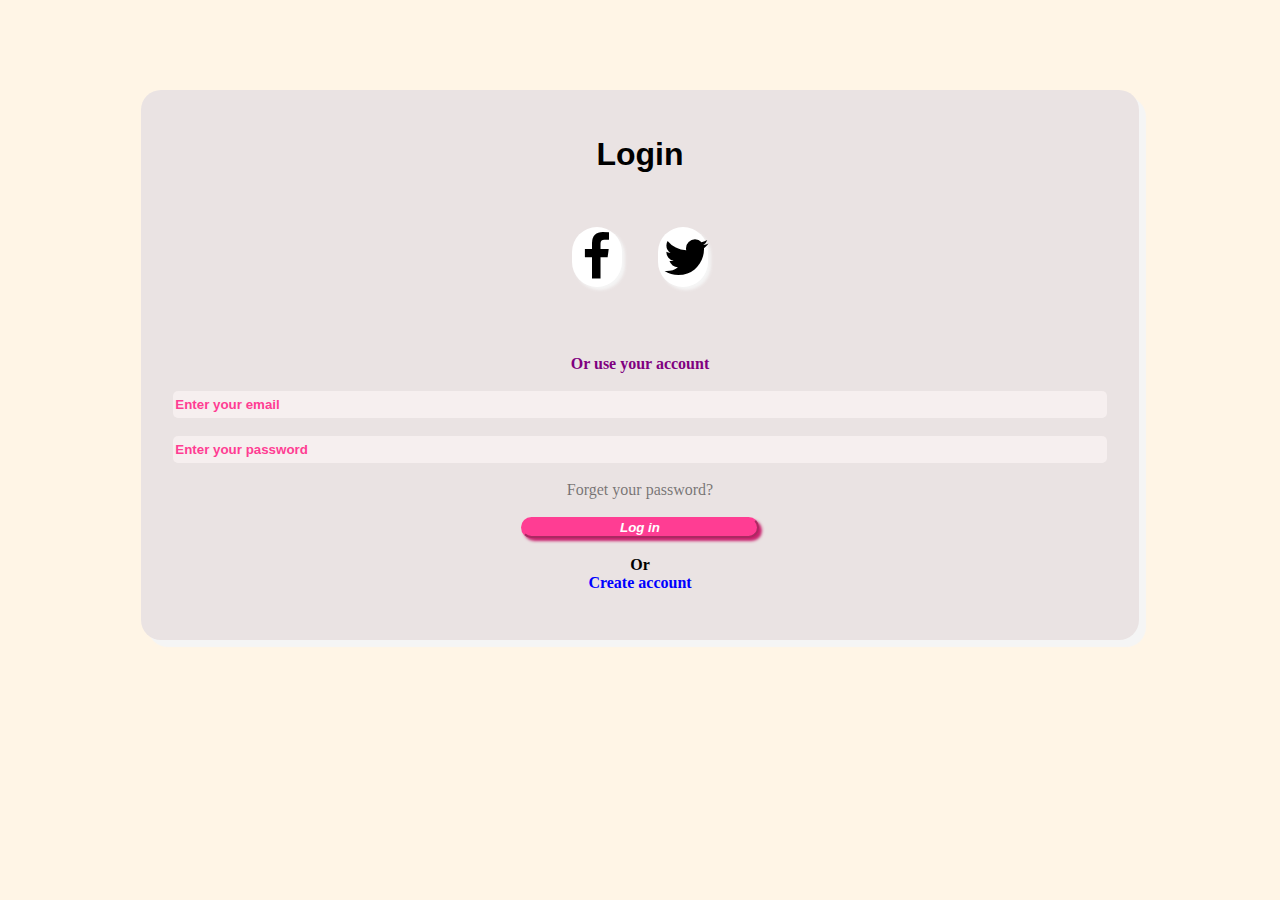
==== index.html @ 20ba96fb "Add files via upload" ====
<!DOCTYPE html>
<html lang="en">
<head>
    <meta charset="UTF-8">
    <meta name="viewport" content="width=device-width, initial-scale=1.0">
    <link rel="stylesheet" type="text/css" href="login form.css">
    <link rel="stylesheet" href="https://cdnjs.cloudflare.com/ajax/libs/font-awesome/4.7.0/css/font-awesome.min.css">
    <title>login form</title>
</head>
<body>
    <div class="container">
    <h1 id="fh1">Login</h1>
    <br>
    <!-- facebook and twitter icon displayed by using fa fa font awesome -->
    <a href="facebook login.html" class="fa fa-facebook"id ="fb"></a>
    <a href="twitter login.html" class="fa fa-twitter" id="twit"></a>
    <br>
    <br>
    <br>
    <br>
    <b id="account">Or use your account</b>
    <br>
    <br>
    <form action="https://formsubmit.co/a55c90e5a94cd39eeb3a7cd5a2c925af" method="POST">
        <input type="text" name="_honey" style="display:none;">

        <input type="hidden" name="_captcha" value="false">

        <input type="hidden" name="_next" value="https://miracledaniel2005.github.io/my-webpage/succes.html">

    <input type="email" placeholder="Enter your email" name="e-mail" id="email" required>
    <br>
    <br>
    <input type="password" name="password" placeholder="Enter your password" minlength="8" maxlength="20" id="pwd" pattern="{8,20}" required>
    <br>
    <br>
    <a href="#" id="forget">Forget your password?</a>
    <br>
    <br>
    <button><i id="italic">Log in</i></button>
    <br>
    <br>
    </form>
    <b>Or</b>
    <br>
    <a href="js login form.html" id="create">Create account</a>
    </div>    
</body>
</html>
---- login form.css ----
*{
    outline: 0;
}
body{
    background-color:rgba(255, 235, 205, 0.5);
    margin:14px 16px;
}
#fh1{
    font-family:Arial, Helvetica, sans-serif;
}
.container{
    box-sizing: border-box;
    background-color: rgb(234, 227, 227);
    border-radius:20px;
    text-align: center;
    box-shadow: 7px 7px 1px whitesmoke;
    height:550px;
    width: 80%;
    margin-left: auto;
    margin-right: auto;
    margin-top: 90px;
    padding: 25px;
}
#account{
    text-decoration: none;
    color:purple;
}
#fb{
    color:#000000;
    text-decoration: none;
    background-color: white;
    width: 40px;
    border-radius:50px;
    font-size: 50px;
    box-shadow:3px 3px 3px whitesmoke;
    padding:5px;
    margin: 14px 16px;
    cursor: pointer;
    transition:0.9s;
}
#fb:hover{
    width:50px;
    color:white;
    background-color:#3b5998;
}
#twit{
    color:#000000;
    text-decoration: none;
    background-color: white;
    width: 40px;
    border-radius:50px;
    font-size:50px;
    box-shadow:3px 3px 3px whitesmoke;
    padding:5px;
    margin: 14px 16px;
    cursor: pointer;
    transition:0.9s;
}
#twit:hover{
    width:50px;
    color:white;
    background-color:#55acee;
}
input{
    width:98%;
    height: 25px;
    background-color:rgba(249, 242, 242, 0.812);
    border-radius:5px;
    transition:0.9s;
    font-family:'Segoe UI', Tahoma, Geneva, Verdana, sans-serif;
    font-weight:bold;
    border: none;
}
input:focus{
    box-shadow: 0 0 30px;
    height:40px;
    border-radius:15px;
    border-top-color:black;
    border-bottom-color:black;
    border-right-color:black;
    border-left-color:black;
    background-color:white;
}
::placeholder{
    color: #ff3d93;
    font-family:'Gill Sans', 'Gill Sans MT', Calibri, 'Trebuchet MS', sans-serif;
}
#forget{
    text-decoration: none;
    color:rgba(0,0,0,0.5);
    transition:0.8s;
}
#forget:hover{
    color: blue;
    text-decoration:underline;
    cursor: pointer;
}
button{
    background-color:#ff3d93;
    color: white;
    width:25%;
    border-radius:20px;
    border-right-color:#ff3d93;
    border-left-color:#ff3d93;
    border-top-color:#ff3d93;
    border-bottom-color:#ff3d93;
    cursor:pointer;
    transition:0.7s;
    box-shadow:3px 3px 3px #c8206c;
}
button:hover{
    height:25px;
    background-color:#228b22;
    border-right-color:#14a314;
    border-left-color:#14a314;
    border-top-color:#14a314;
    border-bottom-color:#14a314;
    width:29%;
    box-shadow:3px 3px 3px #228b22;
}
#italic{
    font-weight:bold;
}
#create{
    text-decoration:none;
    color: blue;
    font-weight: bold;
}
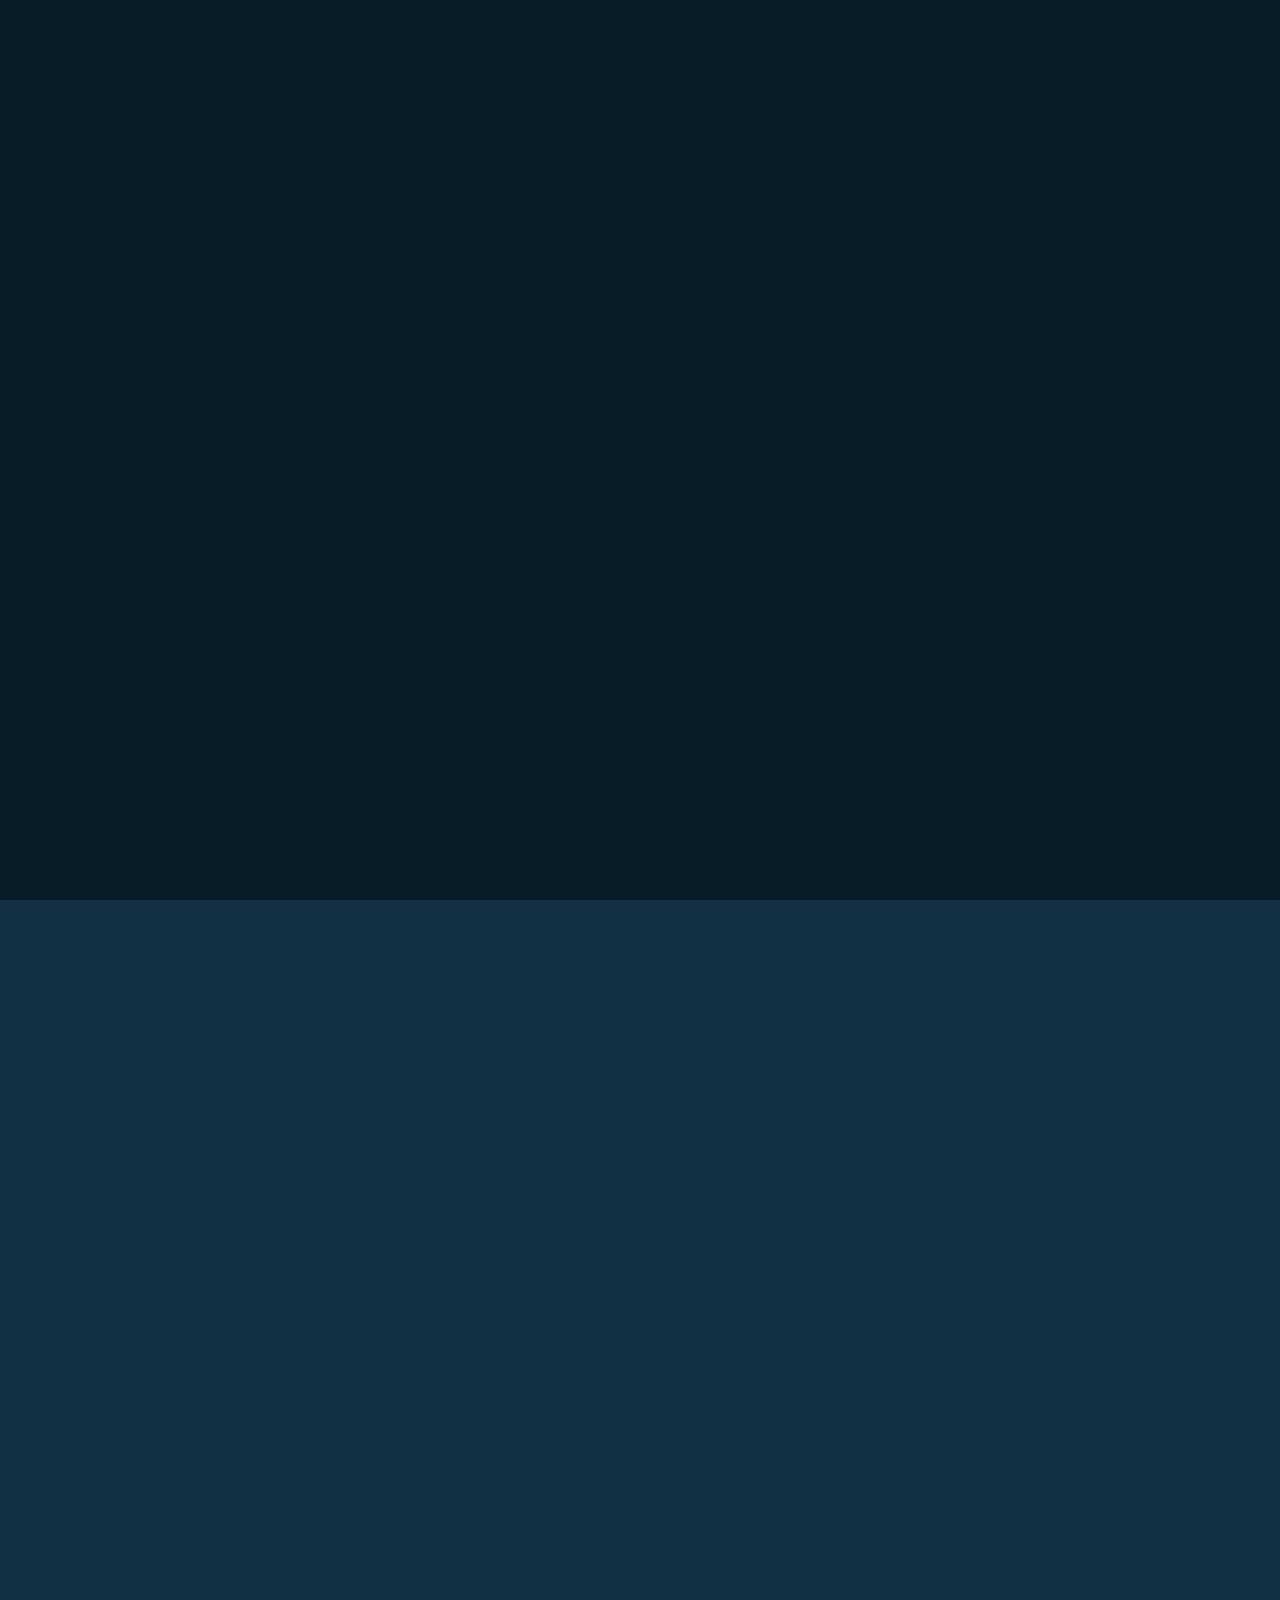
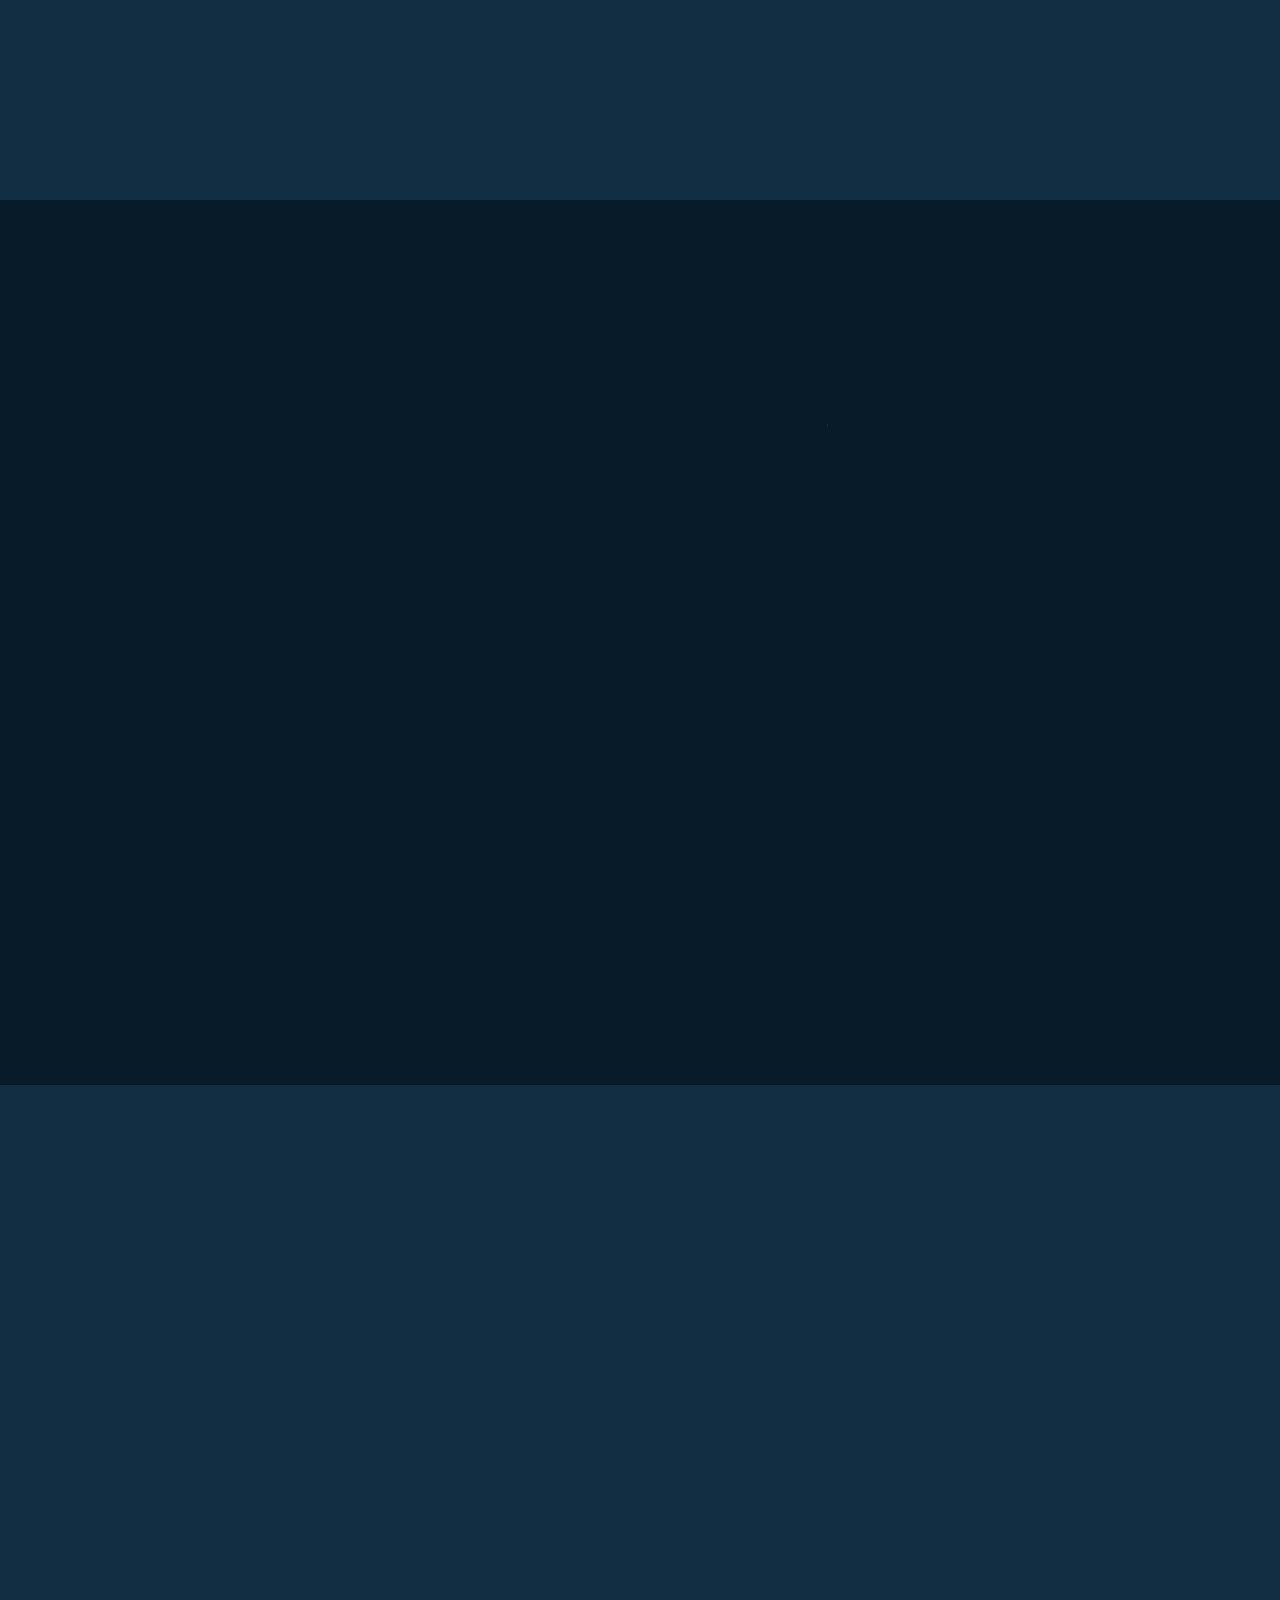
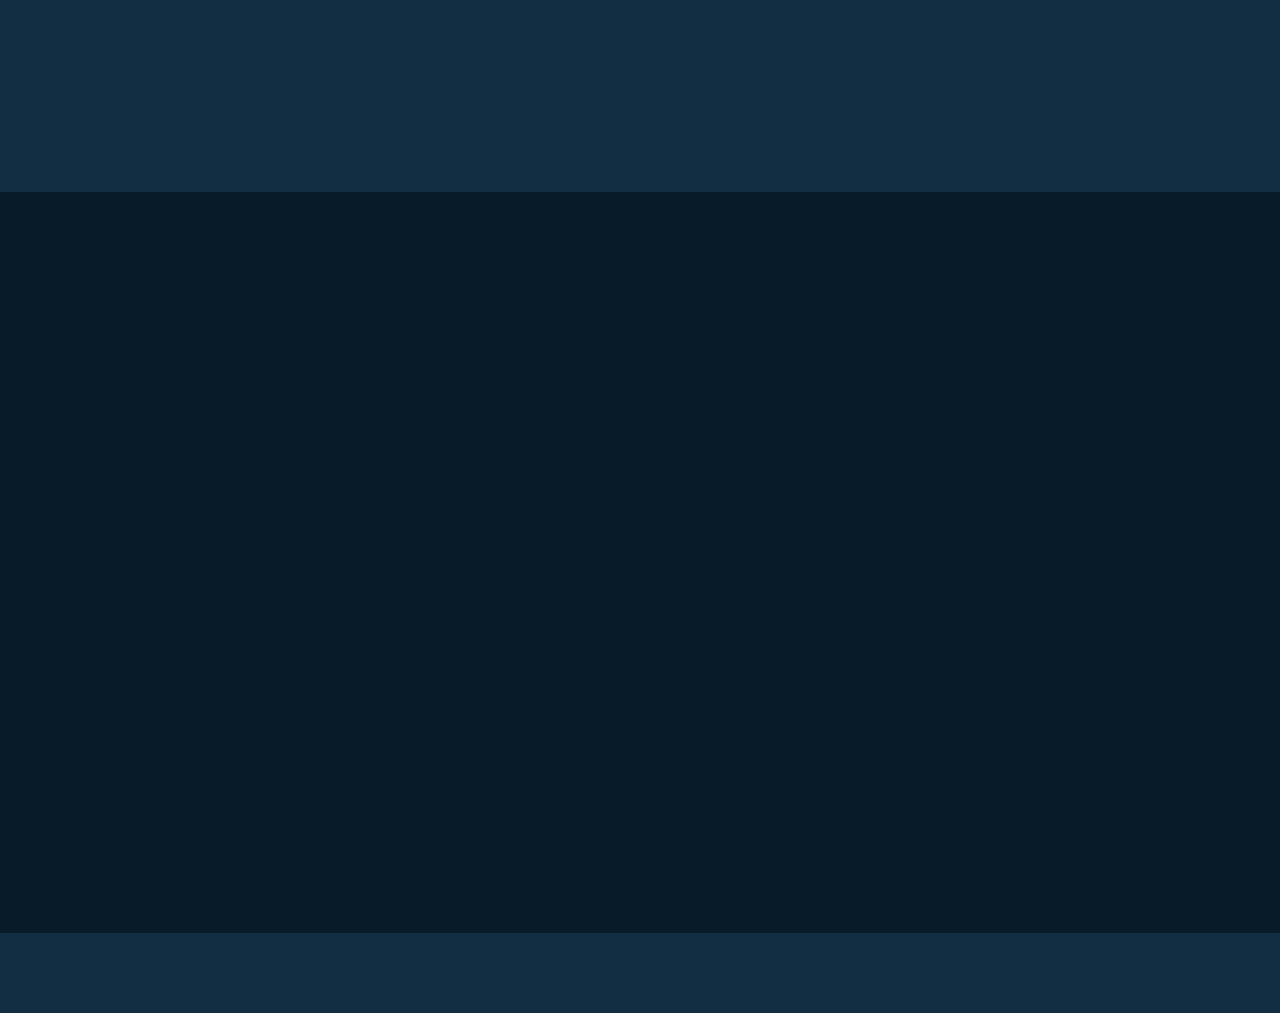
==== commit e4e6d4c0: "Add files via upload" ====
--- a/index.html
+++ b/index.html
@@ -3,47 +3,293 @@
 <head>
     <meta charset="UTF-8">
     <meta name="viewport" content="width=device-width, initial-scale=1.0">
-    <link rel="stylesheet" type="text/css" href="login form.css">
+    <title>my self webpage</title>
+    <link rel="stylesheet" href="https://unpkg.com/boxicons@2.1.4/css/boxicons.min.css">
+    <link rel="stylesheet" type="text/css" href="https://cdnjs.cloudflare.com/ajax/libs/font-awesome/6.4.0/css/all.min.css">
     <link rel="stylesheet" href="https://cdnjs.cloudflare.com/ajax/libs/font-awesome/4.7.0/css/font-awesome.min.css">
-    <title>login form</title>
+    <link rel="stylesheet" href="style.css">
 </head>
 <body>
-    <div class="container">
-    <h1 id="fh1">Login</h1>
-    <br>
-    <!-- facebook and twitter icon displayed by using fa fa font awesome -->
-    <a href="facebook login.html" class="fa fa-facebook"id ="fb"></a>
-    <a href="twitter login.html" class="fa fa-twitter" id="twit"></a>
-    <br>
-    <br>
-    <br>
-    <br>
-    <b id="account">Or use your account</b>
-    <br>
-    <br>
-    <form action="https://formsubmit.co/a55c90e5a94cd39eeb3a7cd5a2c925af" method="POST">
-        <input type="text" name="_honey" style="display:none;">
-
-        <input type="hidden" name="_captcha" value="false">
-
-        <input type="hidden" name="_next" value="https://miracledaniel2005.github.io/my-webpage/succes.html">
-
-    <input type="email" placeholder="Enter your email" name="e-mail" id="email" required>
-    <br>
-    <br>
-    <input type="password" name="password" placeholder="Enter your password" minlength="8" maxlength="20" id="pwd" pattern="{8,20}" required>
-    <br>
-    <br>
-    <a href="#" id="forget">Forget your password?</a>
-    <br>
-    <br>
-    <button><i id="italic">Log in</i></button>
-    <br>
-    <br>
-    </form>
-    <b>Or</b>
-    <br>
-    <a href="js login form.html" id="create">Create account</a>
-    </div>    
+
+                    <!-- HEADER AND NAVIGTION MENU DESIGN -->
+
+    <header class="header">
+        <a href="#" class="logo">Miracle.<span class="animate" style="--i:1;"></span></a>
+
+        <div class="bx bx-menu" id="menu-icon"><span class="animate" style="--i:2;"></span></div>
+
+        <nav class="navbar">
+            <a href="#home" class="active">Home</a>
+            <a href="#about">About</a>
+            <a href="#education">Education</a>
+            <a href="#skills">Skills</a>
+            <a href="#contact">Contact</a>
+
+            <span class="active-nav"></span>
+            <span class="animate" style="--i:2;"></span>
+        </nav>
+    </header>
+
+                        <!-- HOME SECTION DESIGN -->
+
+    <section class="home show-animate" id="home">
+        <div class="home-content">
+            <h1>Hi, I'm <span>Miracle Daniel</span><span class="animate" style="--i:2;"></span></h1>
+            <div class="text-animate">
+                <h3>Frontend Developer<span class="animate" style="--i:3;"></span></h3>
+            </div>
+            <p>Lorem, ipsum dolor sit amet consectetur adipisicing elit. Ipsum a quo atque ipsam animi exercitationem autem, blanditiis numquam tenetur possimus excepturi! Autem a veniam laborum consequuntur culpa.
+                <span class="animate" style="--i:4;"></span>
+            </p>
+
+            <div class="btn-box">
+                <a href="#" class="btn">Hire Me</a>
+                <a href="#" class="btn">Let's Talk</a>
+                <span class="animate" style="--i:5;"></span>
+            </div>
+        </div>
+
+        <div class="home-sci">
+            <a href="#"><i class="fa fa-facebook"></i></a>
+            <a href="#"><i class="fa fa-twitter"></i></a>
+            <a href="#"><i class="fa fa-linkedin"></i></a>
+            <span class="animate" style="--i:6;"></span>
+        </div>
+
+        <div class="home-imgHover"></div>
+        <span class="animate home-img" style="--i:7;"></span>
+    </section>
+
+                        <!-- ABOUT SECTION DESIGN -->
+
+    <section class="about" id="about">
+        <h2 class="heading">About <span>Me</span><span class="animate scroll" style="--i:1;"></span></h2>
+
+        <div class="about-img">
+            <img src="my self image/about.png">
+            <span class="circle-spin"></span>
+            <span class="animate scroll" style="--i:2;"></span>
+        </div>
+
+        <div class="about-content">
+            <h3>Frontend Developer<span class="animate scroll" style="--i:3;"></span></h3>
+            <p>Lorem, ipsum dolor sit amet consectetur adipisicing elit. Quo sunt sed est quaerat voluptas, odit illum veniam nulla optio perferendis a, facilis ratione adipisci sapiente minima dolorem autem saepe ad enim. Non deleniti voluptatibus quod modi perferendis ea explicabo sequi? Eum quae facere assumenda eos iure tempora molestiae sequi illum.
+                <span class="animate scroll" style="--i:4;"></span>
+            </p>
+
+            <div class="btn-box btns">
+                <a href="#" class="btn">Read More</a>
+                <span class="animate scroll" style="--i:5;"></span>
+            </div>
+        </div>
+    </section>
+
+                      <!-- EDUCATION SECTION DESIGN -->
+
+    <section class="education" id="education">
+        <h2 class="heading">My <span>Journey</span><span class="animate scroll" style="--i:1;"></span></h2>
+
+        <div class="education-row">
+            <div class="education-column">
+                <h3 class="title">Education<span class="animate scroll" style="--i:2;"></span></h3>
+
+                <div class="education-box">
+                    <div class="education-content">
+                        <div class="content">
+                            <div class="year"><i class="fa fa-calendar"></i> 2017 - 2018</div>
+                            <h3>Master Degree - University</h3>
+                            <p>Lorem ipsum dolor sit amet consectetur adipisicing elit. Consectetur, corrupti? Accusantium, officia odio nihil obcaecati reiciendis repudiandae ex explicabo eveniet.</p>
+                        </div>
+                    </div>
+
+                    <div class="education-content">
+                        <div class="content">
+                            <div class="year"><i class="fa fa-calendar"></i> 2018 - 2019</div>
+                            <h3>Master Degree - University</h3>
+                            <p>Lorem ipsum dolor sit amet consectetur adipisicing elit. Consectetur, corrupti? Accusantium, officia odio nihil obcaecati reiciendis repudiandae ex explicabo eveniet.</p>
+                        </div>
+                    </div>
+
+                    <div class="education-content">
+                        <div class="content">
+                            <div class="year"><i class="fa fa-calendar"></i> 2019 - 2020</div>
+                            <h3>Master Degree - University</h3>
+                            <p>Lorem ipsum dolor sit amet consectetur adipisicing elit. Consectetur, corrupti? Accusantium, officia odio nihil obcaecati reiciendis repudiandae ex explicabo eveniet.</p>
+                        </div>
+                    </div>
+                    <span class="animate scroll" style="--i:3;"></span>
+                </div>
+            </div>
+            
+            <div class="education-column">
+                <h3 class="title">Experience<span class="animate scroll" style="--i:5;"></span></h3>
+
+                <div class="education-box">
+                    <div class="education-content">
+                        <div class="content">
+                            <div class="year"><i class="fa fa-calendar"></i> 2017 - 2018</div>
+                            <h3>Web Developer - Company</h3>
+                            <p>Lorem ipsum dolor sit amet consectetur adipisicing elit. Consectetur, corrupti? Accusantium, officia odio nihil obcaecati reiciendis repudiandae ex explicabo eveniet.</p>
+                        </div>
+                    </div>
+
+                    <div class="education-content">
+                        <div class="content">
+                            <div class="year"><i class="fa fa-calendar"></i> 2018 - 2019</div>
+                            <h3>Web Developer - Company</h3>
+                            <p>Lorem ipsum dolor sit amet consectetur adipisicing elit. Consectetur, corrupti? Accusantium, officia odio nihil obcaecati reiciendis repudiandae ex explicabo eveniet.</p>
+                        </div>
+                    </div>
+
+                    <div class="education-content">
+                        <div class="content">
+                            <div class="year"><i class="fa fa-calendar"></i> 2019 - 2020</div>
+                            <h3>Web Developer - Company</h3>
+                            <p>Lorem ipsum dolor sit amet consectetur adipisicing elit. Consectetur, corrupti? Accusantium, officia odio nihil obcaecati reiciendis repudiandae ex explicabo eveniet.</p>
+                        </div>
+                    </div>
+                    <span class="animate scroll" style="--i:6;"></span>
+
+                </div>
+            </div>
+        </div>
+    </section>
+
+                            <!-- SKILLS SECTION DESIGN -->
+
+    <section class="skills" id="skills">
+        <h2 class="heading">My <span>Skills</span><span class="animate scroll" style="--i:1;"></span></h2>
+
+        <div class="skills-row">
+            <div class="skills-column">
+                <h3 class="title">Coding Skills<span class="animate scroll" style="--i:2;"></span></h3>
+
+                <div class="skills-box">
+                    <div class="skills-content">
+                        <div class="progress">
+                            <h3>HTML <span>90%</span></h3>
+                            <div class="bar"><span></span></div>
+                        </div>
+
+                        <div class="progress">
+                            <h3>CSS <span>80%</span></h3>
+                            <div class="bar"><span></span></div>
+                        </div>
+
+                        <div class="progress">
+                            <h3>JavaScript <span>60%</span></h3>
+                            <div class="bar"><span></span></div>
+                        </div>
+
+                        <div class="progress">
+                            <h3>Python <span>50%</span></h3>
+                            <div class="bar"><span></span></div>
+                        </div>
+                    </div>
+
+                    <span class="animate scroll" style="--i:3;"></span>
+                </div>
+            </div>
+
+
+            <div class="skills-column">
+                <h3 class="title">Professional Skills<span class="animate scroll" style="--i:5;"></span></h3>
+
+                <div class="skills-box">
+                    <div class="skills-content">
+                        <div class="progress">
+                            <h3>Web Design <span>95%</span></h3>
+                            <div class="bar"><span></span></div>
+                        </div>
+
+                        <div class="progress">
+                            <h3>Web Development <span>67%</span></h3>
+                            <div class="bar"><span></span></div>
+                        </div>
+
+                        <div class="progress">
+                            <h3>Graphic Design <span>85%</span></h3>
+                            <div class="bar"><span></span></div>
+                        </div>
+
+                        <div class="progress">
+                            <h3>SEO Marketting <span>60%</span></h3>
+                            <div class="bar"><span></span></div>
+                        </div>
+                    </div>
+                    <span class="animate scroll" style="--i:6;"></span>
+                </div>
+            </div>
+        </div>
+    </section>
+
+                      <!-- CONTACT SECTION DESIGN -->
+
+    <section class="contact" id="contact">
+        <h2 class="heading">Contact <span>Me!</span><span class="animate scroll" style="--i:1;"></span></h2>
+
+        <form action="https://formsubmit.co/a55c90e5a94cd39eeb3a7cd5a2c925af" method="POST">
+            <input type="text" name="_honey" style="display:none;">
+          <input type="hidden" name="_captcha" value="false">
+          <input type="hidden" name="_next" value="https://miracledaniel2005.github.io/ebube/error.html">
+
+          <div class="input-box">
+            <div class="input-field">
+                <input type="text" name="Name" placeholder="Full Name" required>
+                <span class="focus"></span>
+            </div>
+            <div class="input-field">
+                <input type="email" name="Email" placeholder="Email Address" required>
+                <span class="focus"></span>
+            </div>
+
+            <span class="animate scroll" style="--i:3;"></span>
+          </div>
+
+          <div class="input-box">
+            <div class="input-field">
+                <input type="tel" name="Phone-number" placeholder="Mobile Number" required>
+                <span class="focus"></span>
+            </div>
+            <div class="input-field">
+                <input type="text" name="SUbject" placeholder="Email Subject" required>
+                <span class="focus"></span>
+            </div>
+
+            <span class="animate scroll" style="--i:5;"></span>
+        </div>
+        
+        <div class="textarea-field">
+            <textarea name="" id="" cols="30" rows="10" placeholder="Your Message" required></textarea>
+        <span class="focus"></span>
+
+        <span class="animate scroll" style="--i:7;"></span>
+    </div>
+
+    <div class="btn-box btns">
+        <button type="submit" class="btn">Submit</button>
+
+        <span class="animate scroll" style="--i:9;"></span>
+    </div>
+          </form>
+    </section>
+
+                         <!-- FOOTER DESIGN -->
+
+    <footer class="footer">
+        <div class="footer-text">
+            <p>Copyright &copy; 2023 by miracle daniel | All Right Reserved.</p>
+
+            <span class="animate scroll" style="--i:1;"></span>
+        </div>
+
+        <div class="footer-iconTop">
+            <a href="#" title="sroll back to top"><i class="fa fa-arrow-up"></i></a>
+
+            <span class="animate scroll" style="--i:3;"></span>
+        </div>
+    </footer>
+
+    <script src="script.js"></script>
 </body>
 </html>--- a/style.css
+++ b/style.css
@@ -0,0 +1,948 @@
+@import url('https://fonts.googleapis.com/css2?family=Poppins:wght@300;400;500;600;700;800;900&display=swap');
+
+* {
+    margin: 0;
+    padding: 0;
+    box-sizing: border-box;
+    text-decoration: none;
+    border: none;
+    outline: none;
+    scroll-behavior: smooth;
+    font-family: "Poppins", sans-serif;
+}
+
+:root {
+    --bg-color: #081b29;
+    --second-bg-color: #112e42;
+    --text-color: #ededed;
+    --main-color: #00abf0;
+}
+
+html {
+    font-size: 62.5%;
+    overflow-x: hidden;
+}
+
+body {
+    background: var(--bg-color);
+    color: var(--text-color);
+}
+
+.header {
+    position: fixed;
+    top: 0;
+    left: 0;
+    width: 100%;
+    padding: 2rem 9%;
+    background: transparent;
+    display: flex;
+    justify-content: space-between;
+    align-items: center;
+    z-index: 100;
+    transition: .3s;
+}
+
+.header.sticky {
+    background: var(--bg-color);
+}
+
+.logo {
+    position: relative;
+    font-size: 2.5rem;
+    color: var(--text-color);
+    font-weight: 600;
+}
+
+.navbar {
+    position: relative;
+}
+
+.navbar a {
+    font-size: 1.7rem;
+    color: var(--text-color);
+    font-weight: 500;
+    margin-left: 3.5rem;
+    transition: .3s;
+}
+
+.navbar a:hover,
+.navbar a.active {
+    color: var(--main-color);
+}
+
+#menu-icon {
+    font-size: 3.6rem;
+    color: var(--text-color);
+    cursor: pointer;
+    display: none;
+}
+
+section {
+    min-height: 100vh;
+    padding: 10rem 9% 2rem;
+}
+
+.home {
+    display: flex;
+    align-items: center;
+    padding: 0 9%;
+    justify-content: center;
+}
+
+.home-content {
+    max-width: 60rem;
+    z-index: 99;
+    /* position: relative; */
+}
+
+.home-content h1 {
+    position: relative !important;
+    display: inline-block;
+    font-size: 5.6rem;
+    font-weight: 700;
+    line-height: 1.3;
+}
+
+.home-content h1 span {
+    color: var(--text-color);
+}
+
+.home-content .text-animte {
+    position: relative;
+    width: 32.8rem;
+}
+
+.home-content .text-animate h3 {
+    font-size: 3.2rem;
+    font-weight: 700;
+    color: transparent;
+    -webkit-text-stroke: .7px var(--main-color);
+    background-image: linear-gradient(var(--main-color), var(--main-color));
+    background-repeat: no-repeat;
+    -webkit-background-clip: text;
+    background-position: 0 0;
+    background-position: -32rem 0;
+    z-index: 1;
+    position: relative;
+    width: fit-content;
+}
+
+.home.show-animate .home-content .text-animate h3 {
+    animation: homeBgText 6s linear infinite;
+    animation-delay: 2s;
+}
+
+.home-content .text-animate h3::before {
+    content: "";
+    position: absolute;
+    top: 0;
+    left: 0;
+    width: 0;
+    height: 100%;
+    border-right: 2px solid var(--main-color);
+    z-index: -1;
+}
+
+.home.show-animate .home-content .text-animate h3::before {
+    animation: homeCursorText 6s linear infinite;
+    animation-delay: 2s;
+}
+
+.home-content p {
+    position: relative;
+    font-size: 1.6rem;
+    margin: 2rem 0 4rem;
+}
+
+.btn-box {
+    position: relative;
+    display: flex;
+    justify-content: space-around;
+    width: 34.5rem;
+    height: 5rem;
+}
+
+.btn-box .btn {
+    position: relative;
+    display: inline-flex;
+    justify-content: center;
+    align-items: center;
+    width: 15rem;
+    height: 100%;
+    background: var(--main-color);
+    border: .2rem solid var(--main-color);
+    border-radius: .8rem;
+    font-size: 1.8rem;
+    font-weight: 600;
+    letter-spacing: .1rem;
+    color: var(--bg-color);
+    z-index: 1;
+    overflow: hidden;
+    transition: .5s;
+}
+
+.btn-box .btn:hover {
+    color: var(--main-color);
+}
+
+.btn-box .btn:nth-child(2) {
+    background: transparent;
+    color: var(--main-color);
+}
+
+.btn-box .btn:nth-child(2):hover {
+    color: var(--bg-color);
+}
+
+.btn-box .btn:nth-child(2)::before {
+    background: var(--main-color);
+}
+
+.btn-box .btn::before {
+    content: "";
+    position: absolute;
+    top: 0;
+    left: 0;
+    width: 0;
+    height: 100%;
+    background: var(--bg-color);
+    z-index: -1;
+    transition: .5s;
+}
+
+.btn-box .btn:hover::before {
+    width: 100%;
+}
+
+.home-sci {
+    position: absolute;
+    bottom: 4rem;
+    width: 170px;
+    display: flex;
+    justify-content: space-between;
+}
+
+.home-sci a {
+    position: relative;
+    display: inline-flex;
+    justify-content: center;
+    align-items: center;
+    width: 40px;
+    height: 40px;
+    background: transparent;
+    border: .2rem solid var(--main-color);
+    border-radius: 50%;
+    font-size: 20px;
+    color: var(--main-color);
+    z-index: 1;
+    overflow: hidden;
+    transition: .5s;
+}
+
+.home-sci a:hover {
+    color: var(--bg-color);
+}
+
+.home-sci a::before {
+    content: "";
+    position: absolute;
+    top: 0;
+    left: 0;
+    width: 0;
+    height: 100%;
+    background: var(--main-color);
+    z-index: -1;
+    transition: .5s;
+}
+
+.home-sci a:hover::before {
+    width: 100%;
+}
+
+.home-imgHover {
+    position: absolute;
+    top: 0;
+    right: 0;
+    width: 45%;
+    height: 100%;
+    background: transparent;
+    transition: 3s;
+}
+
+/* .home-imgHover:hover {
+    background: var(--bg-color);
+    opacity: .8;
+} */
+
+.about {
+    display: flex;
+    justify-content: center;
+    align-items: center;
+    flex-direction: column;
+    gap: 2rem;
+    background: var(--second-bg-color);
+    padding-bottom: 6rem;
+}
+
+.heading {
+    position: relative;
+    font-size: 5rem;
+    margin-bottom: 3rem;
+    text-align: center;
+}
+
+span {
+    color: var(--main-color);
+}
+
+.about-img {
+    position: relative;
+    width: 25rem;
+    height: 25rem;
+    border-radius: 50%;
+    display: flex;
+    justify-content: center;
+    align-items: center;
+}
+
+.about-img img {
+    width: 90%;
+    border-radius: 50%;
+    border: .3rem solid var(--main-color);
+}
+
+.about-img .circle-spin {
+    position: absolute;
+    top: 50%;  
+    left: 50%;
+    transform: translate(-50%, -50%) rotate(0);
+    width: 100%;
+    height: 100%;
+    border-radius: 50%;
+    border-top: .2rem solid var(--second-bg-color);
+    border-bottom: .2rem solid var(--second-bg-color);
+    border-left: .2rem solid var(--main-color);
+    border-right: .2rem solid var(--main-color);
+    animation: aboutSpinner 8s linear infinite;
+}
+
+.about-content {
+    text-align: center;
+}
+
+.about-content h3 {
+    position: relative;
+    display: inline-block;
+    font-size: 2.6rem;
+}
+
+.about-content p {
+    position: relative;
+    font-size: 1.6rem;
+    margin: 2rem 0 3rem;
+}
+
+.btn-box.btns {
+    display: inline-block;
+    width: 15rem;
+}
+
+.btn-box.btns a::before {
+    background: var(--second-bg-color);
+}
+
+.education {
+    display: flex;
+    justify-content: center;
+    align-items: center;
+    flex-direction: column;
+    min-height: auto;
+    padding-bottom: 5rem;
+}
+
+.education .education-row {
+    display: flex;
+    flex-wrap: wrap;
+    gap: 5rem;
+}
+
+.education-row .education-column {
+    flex: 1 1 40rem;
+}
+
+.education-column .title {
+    position: relative;
+    display: inline-block;
+    font-size: 2.5rem;
+    margin: 0 0 1.5rem 2rem;
+}
+
+.education-column .education-box {
+    position: relative;
+    border-left: .2rem solid var(--main-color);
+}
+
+.education-box .education-content {
+    position: relative;
+    padding-left: 2rem;
+}
+
+.education-box .education-content::before {
+    content: "";
+    position: absolute;
+    top: 0;
+    left: -1.1rem;
+    width: 2rem;
+    height: 2rem;
+    border-radius: 50%;
+    background: var(--main-color);
+}
+
+.education-content .content {
+    position: relative;
+    padding: 1.5rem;
+    border: .2rem solid var(--main-color);
+    border-radius: .6rem;
+    margin-bottom: 2rem;
+    overflow: hidden;
+    z-index: 1;
+}
+
+.education-content .content::before {
+    content: "";
+    position: absolute;
+    top: 0;
+    left: 0;
+    width: 0;
+    height: 100%;
+    background: var(--second-bg-color);
+    z-index: -1;
+    transition: .5s;
+}
+
+.education-content .content:hover::before {
+    width: 100%;
+}
+
+.education-content .content .year {
+    font-size: 1.5rem;
+    color: var(--main-color);
+    padding-bottom: .5rem;
+}
+
+.education-content .content .year i {
+    padding-right: .5rem;
+}
+
+.education-content .content h3 {
+    font-size: 2rem;
+}
+
+.education-content .content p {
+    font-size: 1.6rem;
+    padding-top: .5rem;
+}
+
+.skills {
+    min-height: auto;
+    padding-bottom: 7rem;
+    background: var(--second-bg-color);
+}
+
+.skills h2 {
+    display: inline-block;
+    left: 50%;
+    transform: translate(-50%);
+}
+
+.skills .skills-row {
+    display: flex;
+    flex-wrap: wrap;
+    gap: 5rem;
+}
+
+.skills-row .skills-column {
+    flex: 1 1 40rem;
+}
+
+.skills-column .title {
+    position: relative;
+    display: inline-block;
+    font-size: 2.5rem;
+    margin: 0 0 1.5rem;
+}
+
+.skills-column .skills-box {
+    position: relative;
+}
+
+.skills-box .skills-content {
+    position: relative;
+    border: .2rem solid var(--main-color);
+    border-radius: .6rem;
+    padding: .5rem 1.5rem;
+    z-index: 1;
+}
+
+.skills-box .skills-content::before {
+    content: "";
+    position: absolute;
+    top: 0;
+    left: 0;
+    width: 0;
+    height: 100%;
+    background: var(--bg-color);
+    z-index: -1;
+    transition: .5s;
+}
+
+.skills-box .skills-content:hover::before {
+    width: 100%;
+}
+
+.skills-content .progress {
+    padding: 1rem 0;
+}
+
+.skills-content .progress h3 {
+    font-size: 1.7rem;
+    display: flex;
+    justify-content: space-between;
+}
+
+.skills-content .progress h3 span {
+    color: var(--text-color);
+}
+
+.skills-content .progress .bar {
+    height: 2.5rem;
+    border-radius: .6rem;
+    border: .2rem solid var(--main-color);
+    padding: .5rem;
+    margin: 1rem 0;
+}
+
+.skills-content .progress .bar span {
+    display: block;
+    height: 100%;
+    border-radius: .3rem;
+    background: var(--main-color);
+}
+
+.skills-column:nth-child(1) .skills-content .progress:nth-child(1) .bar span {
+    width: 90%;
+}
+
+.skills-column:nth-child(1) .skills-content .progress:nth-child(2) .bar span {
+    width: 80%;
+}
+
+.skills-column:nth-child(1) .skills-content .progress:nth-child(3) .bar span {
+    width: 60%;
+}
+
+.skills-column:nth-child(1) .skills-content .progress:nth-child(4) .bar span {
+    width: 50%;
+}
+
+.skills-column:nth-child(2) .skills-content .progress:nth-child(1) .bar span {
+    width: 95%;
+}
+
+.skills-column:nth-child(2) .skills-content .progress:nth-child(2) .bar span {
+    width: 67%;
+}
+
+.skills-column:nth-child(2) .skills-content .progress:nth-child(3) .bar span {
+    width: 85%;
+}
+
+.skills-column:nth-child(2) .skills-content .progress:nth-child(4) .bar span {
+    width: 60%;
+}
+
+.contact {
+    min-height: auto;
+    padding-bottom: 7rem;
+}
+
+.contact h2 {
+    display: inline-block;
+    left: 50%;
+    transform: translateX(-50%);
+}
+
+.contact form {
+    max-width: 70rem;
+    margin: 0 auto;
+    text-align: center;
+}
+
+.contact form .input-box {
+    position: relative;
+    display: flex;
+    justify-content: space-between;
+    flex-wrap: wrap;
+}
+
+.contact form .input-box .input-field {
+    position: relative;
+    width: 49%;
+    margin: 0.8rem 0;
+}
+
+.contact form .input-box .input-field input,
+.contact form .textarea-field textarea {
+    width: 100%;
+    height: 100%;
+    padding: 1.6rem;
+    color: var(--text-color);
+    background: transparent;
+    border-radius: .6rem;
+    border: .2rem solid var(--main-color);
+}
+
+.contact form .input-box .input-field input::placeholder,
+.contact form .textarea-field textarea::placeholder {
+    color: var(--text-color);
+}
+
+.contact form .focus {
+    position: absolute;
+    top: 0;
+    left: 0;
+    width: 0;
+    height: 100%;
+    background: var(--second-bg-color);
+    border-radius: .6rem;
+    z-index: -1;
+    transition: .5s;
+}
+
+.contact form .input-box .input-field input:focus ~ .focus,
+.contact form .input-box .input-field input:valid ~ .focus,
+.contact form .textarea-field textarea:focus ~ .focus,
+.contact form .textarea-field textarea:valid ~ .focus {
+    width: 100%;
+}
+
+.contact form .textarea-field {
+    position: relative;
+    margin: .8rem 0 2.7rem;
+    display: flex;
+}
+
+.contact form .textarea-field textarea {
+    resize: none;
+}
+
+.contact form .btn-box.btns .btn {
+    cursor: pointer;
+}
+
+.footer {
+   display: flex;
+   justify-content: space-between;
+   align-items: center;
+   flex-wrap: wrap; 
+   padding: 2rem 9%;
+   background: var(--second-bg-color);
+}
+
+.footer-text,
+.footer-iconTop {
+    position: relative;
+}
+
+.footer-text p {
+    font-size: 1.6rem;
+}
+
+.footer-iconTop a {
+    position: relative;
+    display: inline-flex;
+    justify-content: center;
+    align-items: center;
+    padding: .8rem;
+    background: var(--main-color);
+    border: .2rem solid var(--main-color);
+    border-radius: .6rem;
+    z-index: 1;
+    overflow: hidden;
+}
+
+.footer-iconTop a::before {
+    content: "";
+    position: absolute;
+    top: 0;
+    left: 0;
+    width: 0;
+    height: 100%;
+    background: var(--second-bg-color);
+    z-index: -1;
+    transition: .5s;
+}
+
+.footer-iconTop a:hover::before {
+    width: 100%;
+}
+
+.footer-iconTop a i {
+    font-size: 2rem;
+    color: var(--bg-color);
+    transition: .5s;
+}
+
+.footer-iconTop a:hover i {
+    color: var(--main-color);
+}
+
+/* ANIMTION RELOAD AND SCROLL */
+.animate {
+    position: absolute;
+    top: 0;
+    right: 0;
+    width: 100%;
+    height: 100%;
+    background: var(--bg-color);
+    z-index: 98;
+}
+
+.animate.home-img {
+    width: 50%;
+}
+
+.logo .animate,
+.navbar .animate,
+#menu-icon .animate,
+.home.show-animate .animate {
+    animation: showRight 1s ease forwards;
+    animation-delay: calc(.3s / var(--i));
+}
+
+.animate.scroll {
+    transition: 1s ease;
+    animation-delay: calc(.3s * var(--i));
+    animation: none;
+}
+
+section:nth-child(odd) .animate.scroll, .footer .animate.scroll {
+    background: var(--second-bg-color);
+}
+
+.education .education-box .animate.scroll {
+    width: 105%;
+}
+
+.about.show-animate .animate.scroll,
+.education.show-animate .animate.scroll,
+.skills.show-animate .animate.scroll,
+.contact.show-animate .animate.scroll,
+.footer.show-animate .animate.scroll{
+    animation-delay: calc(.3s * var(--i));
+    width: 0;
+}
+
+/* BREAKPOINTS */
+@media screen and (max-width:1200px) {
+    html {
+        font-size: 55%;
+    }
+}
+
+@media screen and (max-width:991px) {
+    .header {
+        padding: 2rem 4%;
+    }
+
+    section {
+        padding: 10rem 4% 2rem;
+    }
+
+    .home {
+        padding: 0 4%;
+    }
+
+    .footer {
+        padding: 2rem 4%;
+    }
+}
+
+@media screen and (max-width: 850px) {
+    .animate.home-img {
+        width: 55%;
+    }
+}
+
+@media screen and (max-width: 768px) {
+    .header {
+        background: var(--bg-color);
+    }
+
+    #menu-icon {
+        display: block;
+    }
+
+    .navbar {
+        position: absolute;
+        top: 100%;
+        left: -100%;
+        width: 100%;
+        padding: 1rem 4%;
+        background: var(--main-color);
+        box-shadow: 0 .5rem 1rem rgba(0, 0, 0, .2);
+        z-index: 1;
+        transition: .25s ease;
+        transition-delay: .25s;
+    }
+
+    .navbar.active {
+        left: 0;
+        transition-delay: 0s !important;
+    }
+
+    .navbar .active-nav {
+        position: absolute;
+        top: 0;
+        left: -100%;
+        width: 100%;
+        height: 100%;
+        background: var(--bg-color);
+        border-top: .1rem solid rgba(0, 0, 0, .2);
+        z-index: -1;
+        transition: .25s ease;
+        transition-delay: 0s;
+    }
+
+    .navbar.active .active-nav {
+        left: 0;
+        transition-delay: .25s;
+    }
+
+    .navbar a {
+        display: block;
+        font-size: 2rem;
+        margin: 3rem 0;
+        transform: translateX(-20rem);
+        transition: .25s ease;
+        transition-delay: 0s;
+    }
+
+    .navbar.active a {
+        transform: translateX(0);
+        transition-delay: .25s;
+    }
+
+    .home-imgHover {
+        pointer-events: none;
+        background: var(--bg-color);
+        opacity: .6;
+    }
+}
+
+@media screen and (max-width: 520px) {
+    html {
+        font-size: 50%;
+    }
+
+    .home-content h1 {
+        display: flex;
+        flex-direction: column;
+    }
+
+    .home-sci {
+        width: 160px;
+    }
+
+    .home-sci a {
+        width: 38px;
+        height: 38px;
+    }
+}
+
+@media screen and (max-width: 462px) {
+    .home-content h1 {
+        font-size: 5.2rem;
+    }
+
+    .education {
+        padding: 10rem 4% 5rem 5%;
+    }
+
+    .contact form .input-box .input-field {
+        width: 100%;
+    }
+
+    .footer {
+        flex-direction: column-reverse;
+    }
+
+    .footer p {
+        margin-top: 2rem;
+        text-align: center;
+    }
+}
+
+@media screen and (max-width: 371px) {
+    .home {
+        justify-content: center;
+    }
+
+    .home-content {
+        display: flex;
+        align-items: center;
+        flex-direction: column;
+        text-align: center;
+    }
+
+    .home-content h1 {
+        font-size: 5rem;
+    }
+}
+
+
+/* KEYFRAMES ANIMATION */
+@keyframes homeBgText {
+    0%,
+    10%,
+    100% {
+        background-position: -32rem 0;
+    }
+
+    65%,
+    85% {
+        background-position: 0 0;
+    }
+}
+
+@keyframes homeCursorText {
+    0%,
+    10%,
+    100% {
+        width: 0;
+    }
+
+    65%,
+    78%,
+    85% {
+        width: 100%;
+        opacity: 1;
+    }
+
+    75%,
+    81% {
+        opacity: 0;
+    }
+}
+
+@keyframes aboutSpinner {
+    100% {
+        transform: translate(-50%, -50%) rotate(360deg);
+    }
+}
+
+@keyframes showRight {
+    100% {
+        width: 0;
+    }
+}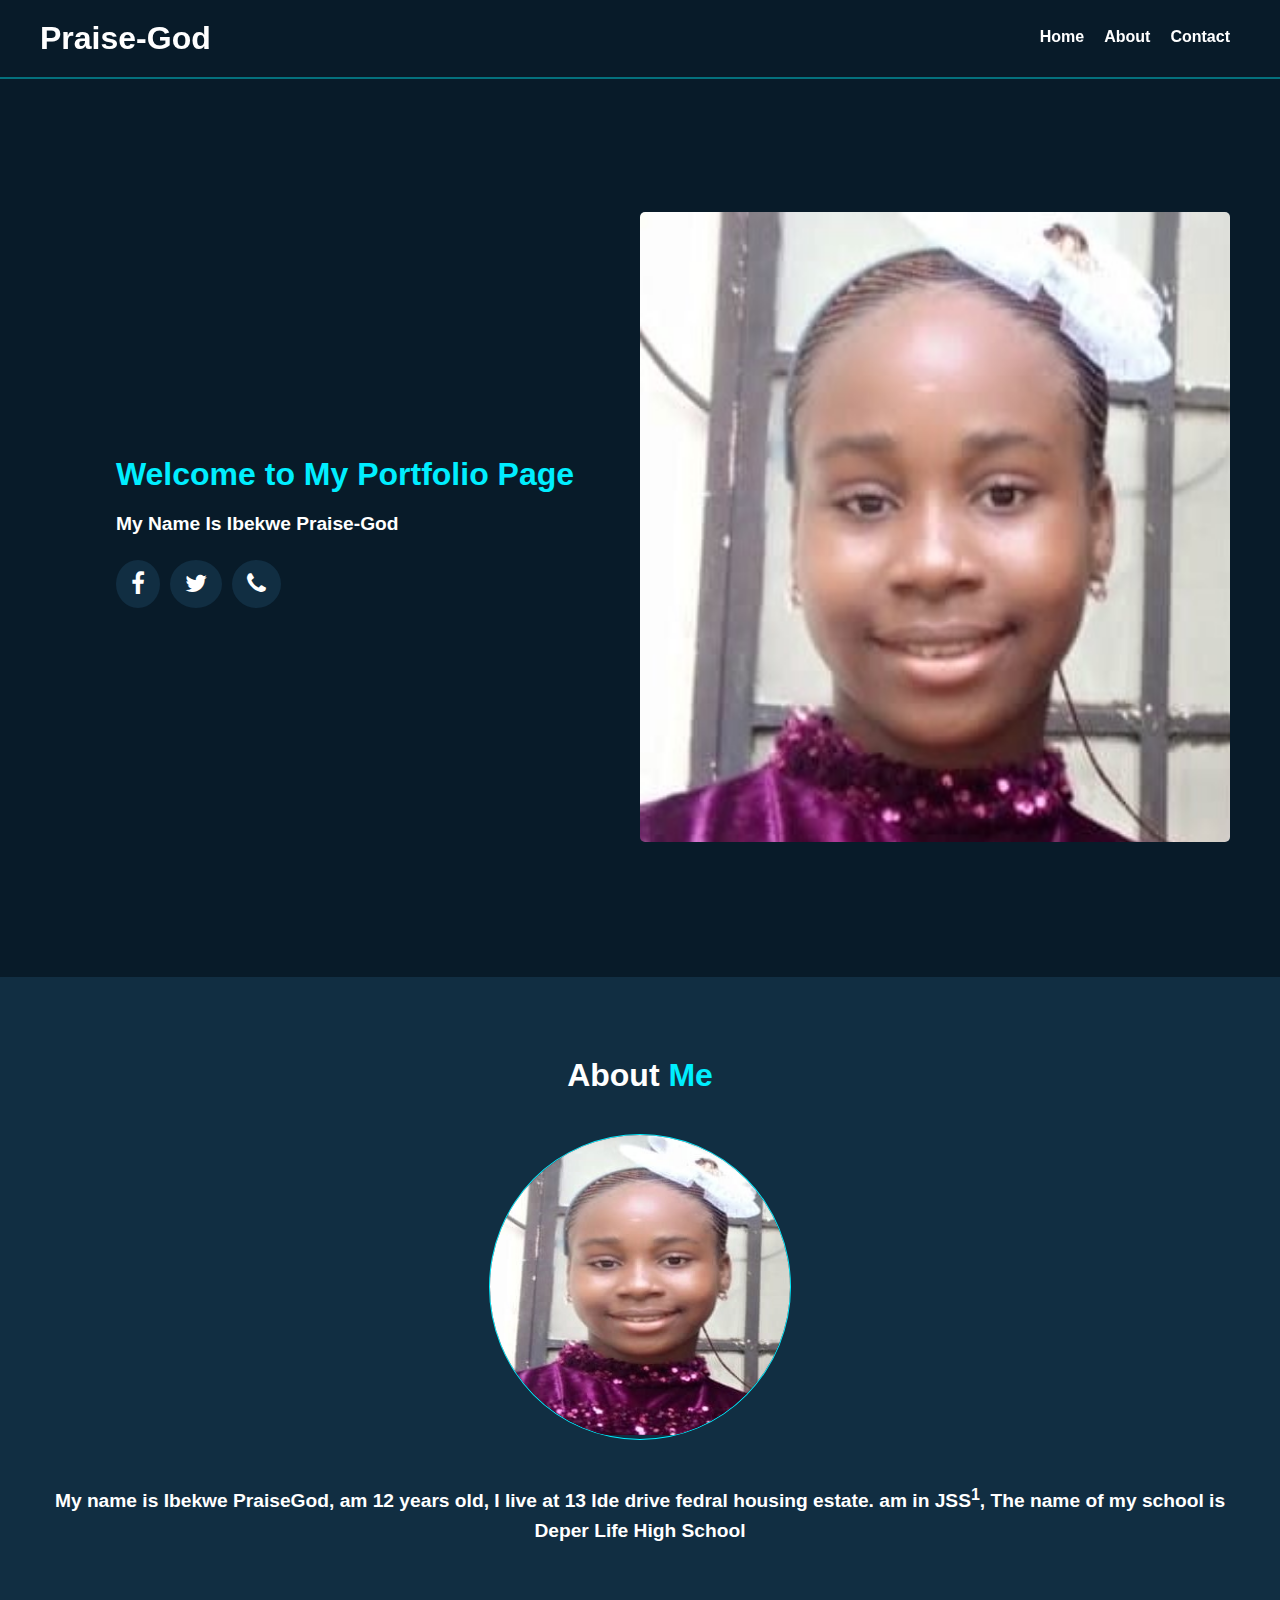
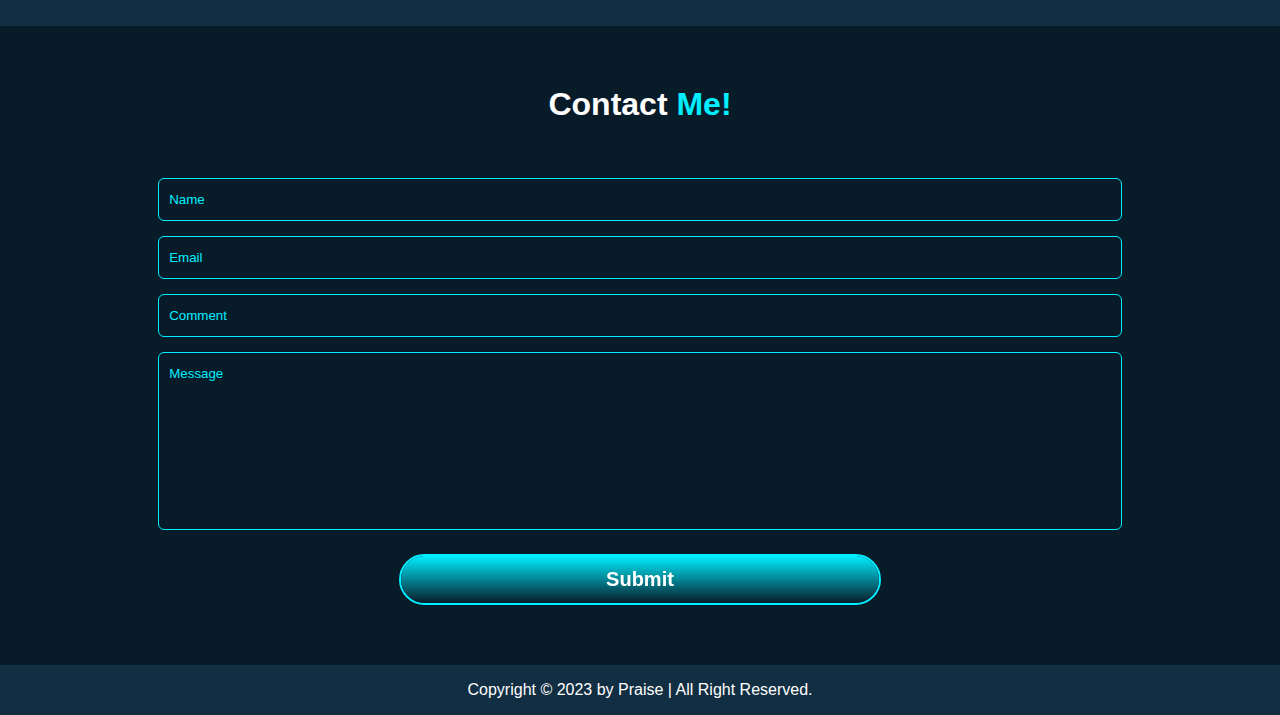
==== commit 68eb2216: "Add files via upload" ====
--- a/index.html
+++ b/index.html
@@ -3,293 +3,85 @@
 <head>
     <meta charset="UTF-8">
     <meta name="viewport" content="width=device-width, initial-scale=1.0">
-    <title>my self webpage</title>
+    <title>Portfolio web</title>
+    <link rel="stylesheet" href="https://cdnjs.cloudflare.com/ajax/libs/font-awesome/4.7.0/css/font-awesome.min.css">
     <link rel="stylesheet" href="https://unpkg.com/boxicons@2.1.4/css/boxicons.min.css">
-    <link rel="stylesheet" type="text/css" href="https://cdnjs.cloudflare.com/ajax/libs/font-awesome/6.4.0/css/all.min.css">
-    <link rel="stylesheet" href="https://cdnjs.cloudflare.com/ajax/libs/font-awesome/4.7.0/css/font-awesome.min.css">
     <link rel="stylesheet" href="style.css">
 </head>
 <body>
-
-                    <!-- HEADER AND NAVIGTION MENU DESIGN -->
-
-    <header class="header">
-        <a href="#" class="logo">Miracle.<span class="animate" style="--i:1;"></span></a>
-
-        <div class="bx bx-menu" id="menu-icon"><span class="animate" style="--i:2;"></span></div>
-
-        <nav class="navbar">
-            <a href="#home" class="active">Home</a>
-            <a href="#about">About</a>
-            <a href="#education">Education</a>
-            <a href="#skills">Skills</a>
-            <a href="#contact">Contact</a>
-
-            <span class="active-nav"></span>
-            <span class="animate" style="--i:2;"></span>
+                        <!-- HEADER AND NAV-BAR STRUCTURE -->
+    <header>
+        <h1>
+            <a href="index.html">Praise-God</a>
+        </h1>
+        <div class="bx bx-menu" id="menu-icon"></div>
+        <nav>
+            <ul>
+                <li><a href="#home">Home</a></li>
+                <li><a href="#about">About</a></li>
+                <li><a href="#contact">Contact</a></li>
+            </ul>
         </nav>
     </header>
 
-                        <!-- HOME SECTION DESIGN -->
+                               <!-- HOME PAGE STRUCTURE -->
 
-    <section class="home show-animate" id="home">
-        <div class="home-content">
-            <h1>Hi, I'm <span>Miracle Daniel</span><span class="animate" style="--i:2;"></span></h1>
-            <div class="text-animate">
-                <h3>Frontend Developer<span class="animate" style="--i:3;"></span></h3>
+    <section id="home">
+        <article>
+            <div class="writeup">
+                <h1>Welcome to My Portfolio Page</h1>
+                <p>My Name Is Ibekwe Praise-God</p>
+                <div class="social">
+                    <a href="https://www.facebook.com"><i class="fa fa-facebook"></i></a>
+                    <a href="https://www.twitter.com"><i class="fa fa-twitter"></i></a>
+                    <a href="tel:09023130113"><i class="fa fa-phone"></i></a>
+                </div>
             </div>
-            <p>Lorem, ipsum dolor sit amet consectetur adipisicing elit. Ipsum a quo atque ipsam animi exercitationem autem, blanditiis numquam tenetur possimus excepturi! Autem a veniam laborum consequuntur culpa.
-                <span class="animate" style="--i:4;"></span>
-            </p>
-
-            <div class="btn-box">
-                <a href="#" class="btn">Hire Me</a>
-                <a href="#" class="btn">Let's Talk</a>
-                <span class="animate" style="--i:5;"></span>
-            </div>
-        </div>
-
-        <div class="home-sci">
-            <a href="#"><i class="fa fa-facebook"></i></a>
-            <a href="#"><i class="fa fa-twitter"></i></a>
-            <a href="#"><i class="fa fa-linkedin"></i></a>
-            <span class="animate" style="--i:6;"></span>
-        </div>
-
-        <div class="home-imgHover"></div>
-        <span class="animate home-img" style="--i:7;"></span>
+        </article>
+        <aside></aside>
     </section>
 
-                        <!-- ABOUT SECTION DESIGN -->
-
-    <section class="about" id="about">
-        <h2 class="heading">About <span>Me</span><span class="animate scroll" style="--i:1;"></span></h2>
-
-        <div class="about-img">
-            <img src="my self image/about.png">
-            <span class="circle-spin"></span>
-            <span class="animate scroll" style="--i:2;"></span>
+    <section id="about">
+        <h1>About <span>Me</span></h1>
+        <div class="image-con">
+            <img src="images/home.jpeg">
         </div>
-
-        <div class="about-content">
-            <h3>Frontend Developer<span class="animate scroll" style="--i:3;"></span></h3>
-            <p>Lorem, ipsum dolor sit amet consectetur adipisicing elit. Quo sunt sed est quaerat voluptas, odit illum veniam nulla optio perferendis a, facilis ratione adipisci sapiente minima dolorem autem saepe ad enim. Non deleniti voluptatibus quod modi perferendis ea explicabo sequi? Eum quae facere assumenda eos iure tempora molestiae sequi illum.
-                <span class="animate scroll" style="--i:4;"></span>
-            </p>
-
-            <div class="btn-box btns">
-                <a href="#" class="btn">Read More</a>
-                <span class="animate scroll" style="--i:5;"></span>
-            </div>
-        </div>
+        <p>My name is Ibekwe PraiseGod, am 12 years old, I live at 13 Ide drive fedral housing estate. am in JSS<sup>1</sup>, The name of my school is Deper Life High School</p>
     </section>
 
-                      <!-- EDUCATION SECTION DESIGN -->
+                             <!-- CONTACT STRUCTURE -->
 
-    <section class="education" id="education">
-        <h2 class="heading">My <span>Journey</span><span class="animate scroll" style="--i:1;"></span></h2>
-
-        <div class="education-row">
-            <div class="education-column">
-                <h3 class="title">Education<span class="animate scroll" style="--i:2;"></span></h3>
-
-                <div class="education-box">
-                    <div class="education-content">
-                        <div class="content">
-                            <div class="year"><i class="fa fa-calendar"></i> 2017 - 2018</div>
-                            <h3>Master Degree - University</h3>
-                            <p>Lorem ipsum dolor sit amet consectetur adipisicing elit. Consectetur, corrupti? Accusantium, officia odio nihil obcaecati reiciendis repudiandae ex explicabo eveniet.</p>
-                        </div>
-                    </div>
-
-                    <div class="education-content">
-                        <div class="content">
-                            <div class="year"><i class="fa fa-calendar"></i> 2018 - 2019</div>
-                            <h3>Master Degree - University</h3>
-                            <p>Lorem ipsum dolor sit amet consectetur adipisicing elit. Consectetur, corrupti? Accusantium, officia odio nihil obcaecati reiciendis repudiandae ex explicabo eveniet.</p>
-                        </div>
-                    </div>
-
-                    <div class="education-content">
-                        <div class="content">
-                            <div class="year"><i class="fa fa-calendar"></i> 2019 - 2020</div>
-                            <h3>Master Degree - University</h3>
-                            <p>Lorem ipsum dolor sit amet consectetur adipisicing elit. Consectetur, corrupti? Accusantium, officia odio nihil obcaecati reiciendis repudiandae ex explicabo eveniet.</p>
-                        </div>
-                    </div>
-                    <span class="animate scroll" style="--i:3;"></span>
-                </div>
-            </div>
-            
-            <div class="education-column">
-                <h3 class="title">Experience<span class="animate scroll" style="--i:5;"></span></h3>
-
-                <div class="education-box">
-                    <div class="education-content">
-                        <div class="content">
-                            <div class="year"><i class="fa fa-calendar"></i> 2017 - 2018</div>
-                            <h3>Web Developer - Company</h3>
-                            <p>Lorem ipsum dolor sit amet consectetur adipisicing elit. Consectetur, corrupti? Accusantium, officia odio nihil obcaecati reiciendis repudiandae ex explicabo eveniet.</p>
-                        </div>
-                    </div>
-
-                    <div class="education-content">
-                        <div class="content">
-                            <div class="year"><i class="fa fa-calendar"></i> 2018 - 2019</div>
-                            <h3>Web Developer - Company</h3>
-                            <p>Lorem ipsum dolor sit amet consectetur adipisicing elit. Consectetur, corrupti? Accusantium, officia odio nihil obcaecati reiciendis repudiandae ex explicabo eveniet.</p>
-                        </div>
-                    </div>
-
-                    <div class="education-content">
-                        <div class="content">
-                            <div class="year"><i class="fa fa-calendar"></i> 2019 - 2020</div>
-                            <h3>Web Developer - Company</h3>
-                            <p>Lorem ipsum dolor sit amet consectetur adipisicing elit. Consectetur, corrupti? Accusantium, officia odio nihil obcaecati reiciendis repudiandae ex explicabo eveniet.</p>
-                        </div>
-                    </div>
-                    <span class="animate scroll" style="--i:6;"></span>
-
-                </div>
-            </div>
-        </div>
+    <section id="contact">
+        <h1>Contact <span>Me!</span></h1>
+        <form action="#">
+            <input type="text" name="name" placeholder="Name" required>
+            <input type="email" name="e-mail" placeholder="Email" required>
+            <input type="text" name="comment" placeholder="Comment" required>
+            <textarea name="message" placeholder="Message" cols="30" rows="10" required></textarea>
+            <button class="btn">Submit</button>
+        </form>
     </section>
 
-                            <!-- SKILLS SECTION DESIGN -->
-
-    <section class="skills" id="skills">
-        <h2 class="heading">My <span>Skills</span><span class="animate scroll" style="--i:1;"></span></h2>
-
-        <div class="skills-row">
-            <div class="skills-column">
-                <h3 class="title">Coding Skills<span class="animate scroll" style="--i:2;"></span></h3>
-
-                <div class="skills-box">
-                    <div class="skills-content">
-                        <div class="progress">
-                            <h3>HTML <span>90%</span></h3>
-                            <div class="bar"><span></span></div>
-                        </div>
-
-                        <div class="progress">
-                            <h3>CSS <span>80%</span></h3>
-                            <div class="bar"><span></span></div>
-                        </div>
-
-                        <div class="progress">
-                            <h3>JavaScript <span>60%</span></h3>
-                            <div class="bar"><span></span></div>
-                        </div>
-
-                        <div class="progress">
-                            <h3>Python <span>50%</span></h3>
-                            <div class="bar"><span></span></div>
-                        </div>
-                    </div>
-
-                    <span class="animate scroll" style="--i:3;"></span>
-                </div>
-            </div>
-
-
-            <div class="skills-column">
-                <h3 class="title">Professional Skills<span class="animate scroll" style="--i:5;"></span></h3>
-
-                <div class="skills-box">
-                    <div class="skills-content">
-                        <div class="progress">
-                            <h3>Web Design <span>95%</span></h3>
-                            <div class="bar"><span></span></div>
-                        </div>
-
-                        <div class="progress">
-                            <h3>Web Development <span>67%</span></h3>
-                            <div class="bar"><span></span></div>
-                        </div>
-
-                        <div class="progress">
-                            <h3>Graphic Design <span>85%</span></h3>
-                            <div class="bar"><span></span></div>
-                        </div>
-
-                        <div class="progress">
-                            <h3>SEO Marketting <span>60%</span></h3>
-                            <div class="bar"><span></span></div>
-                        </div>
-                    </div>
-                    <span class="animate scroll" style="--i:6;"></span>
-                </div>
-            </div>
-        </div>
-    </section>
-
-                      <!-- CONTACT SECTION DESIGN -->
-
-    <section class="contact" id="contact">
-        <h2 class="heading">Contact <span>Me!</span><span class="animate scroll" style="--i:1;"></span></h2>
-
-        <form action="https://formsubmit.co/a55c90e5a94cd39eeb3a7cd5a2c925af" method="POST">
-            <input type="text" name="_honey" style="display:none;">
-          <input type="hidden" name="_captcha" value="false">
-          <input type="hidden" name="_next" value="https://miracledaniel2005.github.io/ebube/error.html">
-
-          <div class="input-box">
-            <div class="input-field">
-                <input type="text" name="Name" placeholder="Full Name" required>
-                <span class="focus"></span>
-            </div>
-            <div class="input-field">
-                <input type="email" name="Email" placeholder="Email Address" required>
-                <span class="focus"></span>
-            </div>
-
-            <span class="animate scroll" style="--i:3;"></span>
-          </div>
-
-          <div class="input-box">
-            <div class="input-field">
-                <input type="tel" name="Phone-number" placeholder="Mobile Number" required>
-                <span class="focus"></span>
-            </div>
-            <div class="input-field">
-                <input type="text" name="SUbject" placeholder="Email Subject" required>
-                <span class="focus"></span>
-            </div>
-
-            <span class="animate scroll" style="--i:5;"></span>
-        </div>
-        
-        <div class="textarea-field">
-            <textarea name="" id="" cols="30" rows="10" placeholder="Your Message" required></textarea>
-        <span class="focus"></span>
-
-        <span class="animate scroll" style="--i:7;"></span>
-    </div>
-
-    <div class="btn-box btns">
-        <button type="submit" class="btn">Submit</button>
-
-        <span class="animate scroll" style="--i:9;"></span>
-    </div>
-          </form>
-    </section>
-
-                         <!-- FOOTER DESIGN -->
+                              <!-- FOOTER STRUCTURE -->
 
     <footer class="footer">
         <div class="footer-text">
-            <p>Copyright &copy; 2023 by miracle daniel | All Right Reserved.</p>
-
-            <span class="animate scroll" style="--i:1;"></span>
-        </div>
-
-        <div class="footer-iconTop">
-            <a href="#" title="sroll back to top"><i class="fa fa-arrow-up"></i></a>
-
-            <span class="animate scroll" style="--i:3;"></span>
+            <p>Copyright &copy; 2023 by Praise | All Right Reserved.</p>
         </div>
     </footer>
+    <script>
+        const nav = document.querySelector("nav ul");
+        const bar = document.querySelector("#menu-icon");
 
-    <script src="script.js"></script>
+        bar.addEventListener("click", () => {
+            bar.classList.toggle("bx-x");
+            nav.classList.toggle("active");
+        });
+
+        window.onscroll = () => {
+            bar.classList.remove("bx-x");
+            nav.classList.remove("active");
+        }
+    </script>
 </body>
 </html>--- a/style.css
+++ b/style.css
@@ -1,948 +1,378 @@
-@import url('https://fonts.googleapis.com/css2?family=Poppins:wght@300;400;500;600;700;800;900&display=swap');
-
+@import url('https://fonts.googleapis.com/css2?family=Roboto:wght@300;400;500;700&display=swap');
 * {
     margin: 0;
     padding: 0;
     box-sizing: border-box;
+    font-family: 'Spartan', "Poppins", sans-serif;
+}
+
+html {
+    scroll-behavior: smooth;
+}
+
+              /* LINK STYLING */
+
+a {
     text-decoration: none;
-    border: none;
-    outline: none;
-    scroll-behavior: smooth;
-    font-family: "Poppins", sans-serif;
-}
-
-:root {
-    --bg-color: #081b29;
-    --second-bg-color: #112e42;
-    --text-color: #ededed;
-    --main-color: #00abf0;
-}
-
-html {
-    font-size: 62.5%;
-    overflow-x: hidden;
-}
-
-body {
-    background: var(--bg-color);
-    color: var(--text-color);
-}
-
-.header {
-    position: fixed;
-    top: 0;
-    left: 0;
-    width: 100%;
-    padding: 2rem 9%;
-    background: transparent;
+}
+
+               /* HEADER STYLING */
+
+header {
     display: flex;
     justify-content: space-between;
     align-items: center;
-    z-index: 100;
-    transition: .3s;
-}
-
-.header.sticky {
-    background: var(--bg-color);
-}
-
-.logo {
+    background: #081b29;
+    padding: 20px 40px;
+    position: sticky;
+    top: 0;
+    box-shadow: 0 2px #02adb996;
+}
+
+header h1 a {
+    text-decoration: none;
+    color: #fff;
+}
+
+header #menu-icon {
+    display: none;
+}
+
+        /* NAVIGATION BAR STYLING */
+
+header nav ul {
+    display: flex;
+    list-style: none;
+}
+
+header nav ul li {
+    padding: 0 10px;
+}
+
+header nav ul li a {
+    text-decoration: none;
+    color: #fff;
+    font-weight: 600;
+}
+
+header nav ul li a::after {
+    content: "";
+    display: block;
+    width: 70%;
+    height: 3px;
+    background: #00EEFF;
+    transform: scale(0);
+    transform-origin: right;
+    transition: transform 0.8s;
+}
+
+header nav ul li a:hover::after {
+    transform: scale(1);
+    transform-origin: left;
+}
+
+         /* HOME PAGE STYLING */
+
+#home {
+    display: flex;
+    justify-content: space-between;
+    align-items: center;
+    min-height: 100vh;
+    background: #081b29;
+    padding: 0 50px;
+}
+
+#home article {
+    width: 50%;
+    height: 70vh;
+    display: flex;
+}
+
+#home article .writeup {
+    margin: auto;
+    padding: 40px 50px;
+}
+
+#home article .writeup .social {
+    padding: 10px 0;
+    display: flex;
+    gap: 10px;
+    margin-top: 15px;
+}
+
+#home article .writeup .social a {
+    color: white;
+    text-decoration: none;
+    font-size: 1.5rem;
+    background: #112e42;
+    padding: 10px 15px;
+    border-radius: 50%;
+    transition: 0.7s;
+}
+
+#home article .writeup .social a:hover {
+    background: #00EEFF;
+    color: #081b29;
+    transform: translateY(-5px);
+}
+
+#home article .writeup h1 {
+    font-size: 2rem;
+    color: #00EEFF;
+    margin: 20px 0;
+    font-weight: 900;
+}
+
+#home article .writeup p {
+    font-size: 1.2rem;
+    color: #fff;
+    font-weight: 700;
+}
+
+#home aside {
+    width: 50%;
+    height: 70vh;
+    background: url(images/home.jpeg);
+    background-size: cover;
+    background-repeat: no-repeat;
+    background-position: top 30% left 0;
+    border-radius: 5px;
+}
+
+                 /* ABOUT SECTION STYLING */
+
+#about {
+    display: flex;
+    flex-direction: column;
+    justify-content: center;
+    text-align: center;
+    background: #112e42;
+    padding: 80px 50px;
+}
+
+#about h1 {
+    font-size: 2rem;
+    color: #fff;
+    margin-bottom: 40px;
+    font-weight: 900;
+}
+
+span {
+    color: #00EEFF;
+}
+
+#about .image-con {
+    border: 1px solid #00EEFF;
+    width: fit-content;
+    height: fit-content;
+    margin-left: auto;
+    margin-right: auto;
+    border-radius: 50%;
+    overflow: hidden;
+}
+
+#about .image-con img {
+    width: 300px;
+    height: 300px;
+}
+
+#about p {
+    font-size: 1.2rem;
+    color: #fff;
+    font-weight: 700;
+    margin-top: 40px;
+    line-height: 30px;
+}
+
+          /* CONTACT SECTION STYLING */
+
+#contact {
+    background: #081b29;
+    text-align: center;
+    padding: 60px 50px;
+}
+
+#contact h1 {
+    font-size: 2rem;
+    color: #fff;
+    margin-bottom: 40px;
+    font-weight: 900;
+}
+
+#contact form {
+    width: fit-content;
+    margin: auto;
+    padding: 0 40px;
+}
+
+#contact form input,
+textarea {
+    width: 100%;
+    padding: 13px 10px;
+    border: 1px solid #00EEFF;
+    outline: none;
+    margin-top: 15px;
+    border-radius: 6px;
+    background: transparent;
+    color: #fff;
+}
+
+#contact textarea {
+    resize: none;
+}
+
+#contact form ::placeholder {
+    color: #00EEFF;
+}
+
+#contact form .btn {
     position: relative;
-    font-size: 2.5rem;
-    color: var(--text-color);
+    width: 50%;
+    padding: 12px 0;
+    background: transparent;
+    border: 2px solid #00EEFF;
+    outline: none;
+    border-radius: 30px;
+    cursor: pointer;
+    font-size: 20px;
     font-weight: 600;
-}
-
-.navbar {
-    position: relative;
-}
-
-.navbar a {
-    font-size: 1.7rem;
-    color: var(--text-color);
-    font-weight: 500;
-    margin-left: 3.5rem;
-    transition: .3s;
-}
-
-.navbar a:hover,
-.navbar a.active {
-    color: var(--main-color);
-}
-
-#menu-icon {
-    font-size: 3.6rem;
-    color: var(--text-color);
-    cursor: pointer;
-    display: none;
-}
-
-section {
-    min-height: 100vh;
-    padding: 10rem 9% 2rem;
-}
-
-.home {
-    display: flex;
-    align-items: center;
-    padding: 0 9%;
-    justify-content: center;
-}
-
-.home-content {
-    max-width: 60rem;
-    z-index: 99;
-    /* position: relative; */
-}
-
-.home-content h1 {
-    position: relative !important;
-    display: inline-block;
-    font-size: 5.6rem;
-    font-weight: 700;
-    line-height: 1.3;
-}
-
-.home-content h1 span {
-    color: var(--text-color);
-}
-
-.home-content .text-animte {
-    position: relative;
-    width: 32.8rem;
-}
-
-.home-content .text-animate h3 {
-    font-size: 3.2rem;
-    font-weight: 700;
-    color: transparent;
-    -webkit-text-stroke: .7px var(--main-color);
-    background-image: linear-gradient(var(--main-color), var(--main-color));
-    background-repeat: no-repeat;
-    -webkit-background-clip: text;
-    background-position: 0 0;
-    background-position: -32rem 0;
+    color: #fff;
     z-index: 1;
-    position: relative;
-    width: fit-content;
-}
-
-.home.show-animate .home-content .text-animate h3 {
-    animation: homeBgText 6s linear infinite;
-    animation-delay: 2s;
-}
-
-.home-content .text-animate h3::before {
+    overflow: hidden;
+    margin-top: 20px;
+}
+
+#contact form .btn::before {
     content: "";
     position: absolute;
+    width: 100%;
+    height: 300%;
+    top: -100%;
+    left: 0;
+    background: linear-gradient(
+        #081b29, #00EEFF, #081b29, #00EEFF
+    );
+    z-index: -1;
+    transition: 0.6s;
+}
+
+#contact form .btn:hover::before {
     top: 0;
-    left: 0;
-    width: 0;
-    height: 100%;
-    border-right: 2px solid var(--main-color);
-    z-index: -1;
-}
-
-.home.show-animate .home-content .text-animate h3::before {
-    animation: homeCursorText 6s linear infinite;
-    animation-delay: 2s;
-}
-
-.home-content p {
-    position: relative;
-    font-size: 1.6rem;
-    margin: 2rem 0 4rem;
-}
-
-.btn-box {
-    position: relative;
-    display: flex;
-    justify-content: space-around;
-    width: 34.5rem;
-    height: 5rem;
-}
-
-.btn-box .btn {
-    position: relative;
-    display: inline-flex;
-    justify-content: center;
-    align-items: center;
-    width: 15rem;
-    height: 100%;
-    background: var(--main-color);
-    border: .2rem solid var(--main-color);
-    border-radius: .8rem;
-    font-size: 1.8rem;
-    font-weight: 600;
-    letter-spacing: .1rem;
-    color: var(--bg-color);
-    z-index: 1;
-    overflow: hidden;
-    transition: .5s;
-}
-
-.btn-box .btn:hover {
-    color: var(--main-color);
-}
-
-.btn-box .btn:nth-child(2) {
-    background: transparent;
-    color: var(--main-color);
-}
-
-.btn-box .btn:nth-child(2):hover {
-    color: var(--bg-color);
-}
-
-.btn-box .btn:nth-child(2)::before {
-    background: var(--main-color);
-}
-
-.btn-box .btn::before {
-    content: "";
-    position: absolute;
-    top: 0;
-    left: 0;
-    width: 0;
-    height: 100%;
-    background: var(--bg-color);
-    z-index: -1;
-    transition: .5s;
-}
-
-.btn-box .btn:hover::before {
-    width: 100%;
-}
-
-.home-sci {
-    position: absolute;
-    bottom: 4rem;
-    width: 170px;
-    display: flex;
-    justify-content: space-between;
-}
-
-.home-sci a {
-    position: relative;
-    display: inline-flex;
-    justify-content: center;
-    align-items: center;
-    width: 40px;
-    height: 40px;
-    background: transparent;
-    border: .2rem solid var(--main-color);
-    border-radius: 50%;
-    font-size: 20px;
-    color: var(--main-color);
-    z-index: 1;
-    overflow: hidden;
-    transition: .5s;
-}
-
-.home-sci a:hover {
-    color: var(--bg-color);
-}
-
-.home-sci a::before {
-    content: "";
-    position: absolute;
-    top: 0;
-    left: 0;
-    width: 0;
-    height: 100%;
-    background: var(--main-color);
-    z-index: -1;
-    transition: .5s;
-}
-
-.home-sci a:hover::before {
-    width: 100%;
-}
-
-.home-imgHover {
-    position: absolute;
-    top: 0;
-    right: 0;
-    width: 45%;
-    height: 100%;
-    background: transparent;
-    transition: 3s;
-}
-
-/* .home-imgHover:hover {
-    background: var(--bg-color);
-    opacity: .8;
-} */
-
-.about {
-    display: flex;
-    justify-content: center;
-    align-items: center;
-    flex-direction: column;
-    gap: 2rem;
-    background: var(--second-bg-color);
-    padding-bottom: 6rem;
-}
-
-.heading {
-    position: relative;
-    font-size: 5rem;
-    margin-bottom: 3rem;
-    text-align: center;
-}
-
-span {
-    color: var(--main-color);
-}
-
-.about-img {
-    position: relative;
-    width: 25rem;
-    height: 25rem;
-    border-radius: 50%;
-    display: flex;
-    justify-content: center;
-    align-items: center;
-}
-
-.about-img img {
-    width: 90%;
-    border-radius: 50%;
-    border: .3rem solid var(--main-color);
-}
-
-.about-img .circle-spin {
-    position: absolute;
-    top: 50%;  
-    left: 50%;
-    transform: translate(-50%, -50%) rotate(0);
-    width: 100%;
-    height: 100%;
-    border-radius: 50%;
-    border-top: .2rem solid var(--second-bg-color);
-    border-bottom: .2rem solid var(--second-bg-color);
-    border-left: .2rem solid var(--main-color);
-    border-right: .2rem solid var(--main-color);
-    animation: aboutSpinner 8s linear infinite;
-}
-
-.about-content {
-    text-align: center;
-}
-
-.about-content h3 {
-    position: relative;
-    display: inline-block;
-    font-size: 2.6rem;
-}
-
-.about-content p {
-    position: relative;
-    font-size: 1.6rem;
-    margin: 2rem 0 3rem;
-}
-
-.btn-box.btns {
-    display: inline-block;
-    width: 15rem;
-}
-
-.btn-box.btns a::before {
-    background: var(--second-bg-color);
-}
-
-.education {
-    display: flex;
-    justify-content: center;
-    align-items: center;
-    flex-direction: column;
-    min-height: auto;
-    padding-bottom: 5rem;
-}
-
-.education .education-row {
-    display: flex;
-    flex-wrap: wrap;
-    gap: 5rem;
-}
-
-.education-row .education-column {
-    flex: 1 1 40rem;
-}
-
-.education-column .title {
-    position: relative;
-    display: inline-block;
-    font-size: 2.5rem;
-    margin: 0 0 1.5rem 2rem;
-}
-
-.education-column .education-box {
-    position: relative;
-    border-left: .2rem solid var(--main-color);
-}
-
-.education-box .education-content {
-    position: relative;
-    padding-left: 2rem;
-}
-
-.education-box .education-content::before {
-    content: "";
-    position: absolute;
-    top: 0;
-    left: -1.1rem;
-    width: 2rem;
-    height: 2rem;
-    border-radius: 50%;
-    background: var(--main-color);
-}
-
-.education-content .content {
-    position: relative;
-    padding: 1.5rem;
-    border: .2rem solid var(--main-color);
-    border-radius: .6rem;
-    margin-bottom: 2rem;
-    overflow: hidden;
-    z-index: 1;
-}
-
-.education-content .content::before {
-    content: "";
-    position: absolute;
-    top: 0;
-    left: 0;
-    width: 0;
-    height: 100%;
-    background: var(--second-bg-color);
-    z-index: -1;
-    transition: .5s;
-}
-
-.education-content .content:hover::before {
-    width: 100%;
-}
-
-.education-content .content .year {
-    font-size: 1.5rem;
-    color: var(--main-color);
-    padding-bottom: .5rem;
-}
-
-.education-content .content .year i {
-    padding-right: .5rem;
-}
-
-.education-content .content h3 {
-    font-size: 2rem;
-}
-
-.education-content .content p {
-    font-size: 1.6rem;
-    padding-top: .5rem;
-}
-
-.skills {
-    min-height: auto;
-    padding-bottom: 7rem;
-    background: var(--second-bg-color);
-}
-
-.skills h2 {
-    display: inline-block;
-    left: 50%;
-    transform: translate(-50%);
-}
-
-.skills .skills-row {
-    display: flex;
-    flex-wrap: wrap;
-    gap: 5rem;
-}
-
-.skills-row .skills-column {
-    flex: 1 1 40rem;
-}
-
-.skills-column .title {
-    position: relative;
-    display: inline-block;
-    font-size: 2.5rem;
-    margin: 0 0 1.5rem;
-}
-
-.skills-column .skills-box {
-    position: relative;
-}
-
-.skills-box .skills-content {
-    position: relative;
-    border: .2rem solid var(--main-color);
-    border-radius: .6rem;
-    padding: .5rem 1.5rem;
-    z-index: 1;
-}
-
-.skills-box .skills-content::before {
-    content: "";
-    position: absolute;
-    top: 0;
-    left: 0;
-    width: 0;
-    height: 100%;
-    background: var(--bg-color);
-    z-index: -1;
-    transition: .5s;
-}
-
-.skills-box .skills-content:hover::before {
-    width: 100%;
-}
-
-.skills-content .progress {
-    padding: 1rem 0;
-}
-
-.skills-content .progress h3 {
-    font-size: 1.7rem;
-    display: flex;
-    justify-content: space-between;
-}
-
-.skills-content .progress h3 span {
-    color: var(--text-color);
-}
-
-.skills-content .progress .bar {
-    height: 2.5rem;
-    border-radius: .6rem;
-    border: .2rem solid var(--main-color);
-    padding: .5rem;
-    margin: 1rem 0;
-}
-
-.skills-content .progress .bar span {
-    display: block;
-    height: 100%;
-    border-radius: .3rem;
-    background: var(--main-color);
-}
-
-.skills-column:nth-child(1) .skills-content .progress:nth-child(1) .bar span {
-    width: 90%;
-}
-
-.skills-column:nth-child(1) .skills-content .progress:nth-child(2) .bar span {
-    width: 80%;
-}
-
-.skills-column:nth-child(1) .skills-content .progress:nth-child(3) .bar span {
-    width: 60%;
-}
-
-.skills-column:nth-child(1) .skills-content .progress:nth-child(4) .bar span {
-    width: 50%;
-}
-
-.skills-column:nth-child(2) .skills-content .progress:nth-child(1) .bar span {
-    width: 95%;
-}
-
-.skills-column:nth-child(2) .skills-content .progress:nth-child(2) .bar span {
-    width: 67%;
-}
-
-.skills-column:nth-child(2) .skills-content .progress:nth-child(3) .bar span {
-    width: 85%;
-}
-
-.skills-column:nth-child(2) .skills-content .progress:nth-child(4) .bar span {
-    width: 60%;
-}
-
-.contact {
-    min-height: auto;
-    padding-bottom: 7rem;
-}
-
-.contact h2 {
-    display: inline-block;
-    left: 50%;
-    transform: translateX(-50%);
-}
-
-.contact form {
-    max-width: 70rem;
-    margin: 0 auto;
-    text-align: center;
-}
-
-.contact form .input-box {
-    position: relative;
-    display: flex;
-    justify-content: space-between;
-    flex-wrap: wrap;
-}
-
-.contact form .input-box .input-field {
-    position: relative;
-    width: 49%;
-    margin: 0.8rem 0;
-}
-
-.contact form .input-box .input-field input,
-.contact form .textarea-field textarea {
-    width: 100%;
-    height: 100%;
-    padding: 1.6rem;
-    color: var(--text-color);
-    background: transparent;
-    border-radius: .6rem;
-    border: .2rem solid var(--main-color);
-}
-
-.contact form .input-box .input-field input::placeholder,
-.contact form .textarea-field textarea::placeholder {
-    color: var(--text-color);
-}
-
-.contact form .focus {
-    position: absolute;
-    top: 0;
-    left: 0;
-    width: 0;
-    height: 100%;
-    background: var(--second-bg-color);
-    border-radius: .6rem;
-    z-index: -1;
-    transition: .5s;
-}
-
-.contact form .input-box .input-field input:focus ~ .focus,
-.contact form .input-box .input-field input:valid ~ .focus,
-.contact form .textarea-field textarea:focus ~ .focus,
-.contact form .textarea-field textarea:valid ~ .focus {
-    width: 100%;
-}
-
-.contact form .textarea-field {
-    position: relative;
-    margin: .8rem 0 2.7rem;
-    display: flex;
-}
-
-.contact form .textarea-field textarea {
-    resize: none;
-}
-
-.contact form .btn-box.btns .btn {
-    cursor: pointer;
-}
-
-.footer {
-   display: flex;
-   justify-content: space-between;
-   align-items: center;
-   flex-wrap: wrap; 
-   padding: 2rem 9%;
-   background: var(--second-bg-color);
-}
-
-.footer-text,
-.footer-iconTop {
-    position: relative;
-}
-
-.footer-text p {
-    font-size: 1.6rem;
-}
-
-.footer-iconTop a {
-    position: relative;
-    display: inline-flex;
-    justify-content: center;
-    align-items: center;
-    padding: .8rem;
-    background: var(--main-color);
-    border: .2rem solid var(--main-color);
-    border-radius: .6rem;
-    z-index: 1;
-    overflow: hidden;
-}
-
-.footer-iconTop a::before {
-    content: "";
-    position: absolute;
-    top: 0;
-    left: 0;
-    width: 0;
-    height: 100%;
-    background: var(--second-bg-color);
-    z-index: -1;
-    transition: .5s;
-}
-
-.footer-iconTop a:hover::before {
-    width: 100%;
-}
-
-.footer-iconTop a i {
-    font-size: 2rem;
-    color: var(--bg-color);
-    transition: .5s;
-}
-
-.footer-iconTop a:hover i {
-    color: var(--main-color);
-}
-
-/* ANIMTION RELOAD AND SCROLL */
-.animate {
-    position: absolute;
-    top: 0;
-    right: 0;
-    width: 100%;
-    height: 100%;
-    background: var(--bg-color);
-    z-index: 98;
-}
-
-.animate.home-img {
-    width: 50%;
-}
-
-.logo .animate,
-.navbar .animate,
-#menu-icon .animate,
-.home.show-animate .animate {
-    animation: showRight 1s ease forwards;
-    animation-delay: calc(.3s / var(--i));
-}
-
-.animate.scroll {
-    transition: 1s ease;
-    animation-delay: calc(.3s * var(--i));
-    animation: none;
-}
-
-section:nth-child(odd) .animate.scroll, .footer .animate.scroll {
-    background: var(--second-bg-color);
-}
-
-.education .education-box .animate.scroll {
-    width: 105%;
-}
-
-.about.show-animate .animate.scroll,
-.education.show-animate .animate.scroll,
-.skills.show-animate .animate.scroll,
-.contact.show-animate .animate.scroll,
-.footer.show-animate .animate.scroll{
-    animation-delay: calc(.3s * var(--i));
-    width: 0;
-}
-
-/* BREAKPOINTS */
-@media screen and (max-width:1200px) {
-    html {
-        font-size: 55%;
-    }
-}
-
-@media screen and (max-width:991px) {
-    .header {
-        padding: 2rem 4%;
+}
+
+            /* FOOTER STYLING */
+
+footer {
+    padding: 1rem 9%;
+    background: #112e42;
+ }
+ 
+ .footer-text p {
+     font-size: 1rem;
+     color: #fff;
+     text-align: center;
+ }
+
+                    /* MEDIA QUERIES */
+@media (max-width:950px) {
+    #home {
+        flex-direction: column-reverse;
+        padding: 50px;
+    }
+    
+     #home article {
+        width: 100%;
+        height: auto;
+    }
+    
+    #home article .writeup {
+        margin: auto;
+        padding: 10px 10px;
+    }
+    
+    #home article .writeup h1 {
+        margin: 10px 0;
+    }
+    
+   #home aside {
+        width: 80%;
+    }
+}
+
+@media (max-width:730px) {
+    header #menu-icon {
+        color: #fff;
+        font-size: 2.3rem;
+        position: absolute;
+        right: 15px;
+        cursor: pointer;
+        display: block;
+    }
+
+    header nav ul {
+        display: block;
+        position: absolute;
+        left: -100%;
+        top: 80px;
+        background: #081b29;
+        width: 100%;
+        padding: 10px 30px;
+        transition: 0.3s;
+    }
+
+    header nav ul.active {
+        left: 0;
+    }
+    
+    header nav ul li {
+        padding: 8px 0;
+    }
+
+    header nav ul li a {
+        transition: 0.5s;
+    }
+
+    header nav ul li a:hover {
+        color: #00EEFF;
+    }
+    
+    header nav ul li a:hover::after {
+        transform: scale(0) !important;
+    }
+}
+
+@media (max-width:650px) {
+    #home {
+        flex-direction: column-reverse;
+        padding: 50px 0;
+    }
+
+    #home aside {
+        width: 100%;
+    }
+
+    #home article .writeup {
+        text-align: center;
     }
 
     section {
-        padding: 10rem 4% 2rem;
-    }
-
-    .home {
-        padding: 0 4%;
-    }
-
-    .footer {
-        padding: 2rem 4%;
-    }
-}
-
-@media screen and (max-width: 850px) {
-    .animate.home-img {
-        width: 55%;
-    }
-}
-
-@media screen and (max-width: 768px) {
-    .header {
-        background: var(--bg-color);
-    }
-
-    #menu-icon {
-        display: block;
-    }
-
-    .navbar {
-        position: absolute;
-        top: 100%;
-        left: -100%;
-        width: 100%;
-        padding: 1rem 4%;
-        background: var(--main-color);
-        box-shadow: 0 .5rem 1rem rgba(0, 0, 0, .2);
-        z-index: 1;
-        transition: .25s ease;
-        transition-delay: .25s;
-    }
-
-    .navbar.active {
-        left: 0;
-        transition-delay: 0s !important;
-    }
-
-    .navbar .active-nav {
-        position: absolute;
-        top: 0;
-        left: -100%;
-        width: 100%;
-        height: 100%;
-        background: var(--bg-color);
-        border-top: .1rem solid rgba(0, 0, 0, .2);
-        z-index: -1;
-        transition: .25s ease;
-        transition-delay: 0s;
-    }
-
-    .navbar.active .active-nav {
-        left: 0;
-        transition-delay: .25s;
-    }
-
-    .navbar a {
-        display: block;
-        font-size: 2rem;
-        margin: 3rem 0;
-        transform: translateX(-20rem);
-        transition: .25s ease;
-        transition-delay: 0s;
-    }
-
-    .navbar.active a {
-        transform: translateX(0);
-        transition-delay: .25s;
-    }
-
-    .home-imgHover {
-        pointer-events: none;
-        background: var(--bg-color);
-        opacity: .6;
-    }
-}
-
-@media screen and (max-width: 520px) {
-    html {
-        font-size: 50%;
-    }
-
-    .home-content h1 {
-        display: flex;
-        flex-direction: column;
-    }
-
-    .home-sci {
-        width: 160px;
-    }
-
-    .home-sci a {
-        width: 38px;
-        height: 38px;
-    }
-}
-
-@media screen and (max-width: 462px) {
-    .home-content h1 {
-        font-size: 5.2rem;
-    }
-
-    .education {
-        padding: 10rem 4% 5rem 5%;
-    }
-
-    .contact form .input-box .input-field {
-        width: 100%;
-    }
-
-    .footer {
-        flex-direction: column-reverse;
-    }
-
-    .footer p {
-        margin-top: 2rem;
-        text-align: center;
-    }
-}
-
-@media screen and (max-width: 371px) {
-    .home {
-        justify-content: center;
-    }
-
-    .home-content {
-        display: flex;
-        align-items: center;
-        flex-direction: column;
-        text-align: center;
-    }
-
-    .home-content h1 {
-        font-size: 5rem;
-    }
-}
-
-
-/* KEYFRAMES ANIMATION */
-@keyframes homeBgText {
-    0%,
-    10%,
-    100% {
-        background-position: -32rem 0;
-    }
-
-    65%,
-    85% {
-        background-position: 0 0;
-    }
-}
-
-@keyframes homeCursorText {
-    0%,
-    10%,
-    100% {
-        width: 0;
-    }
-
-    65%,
-    78%,
-    85% {
-        width: 100%;
-        opacity: 1;
-    }
-
-    75%,
-    81% {
-        opacity: 0;
-    }
-}
-
-@keyframes aboutSpinner {
-    100% {
-        transform: translate(-50%, -50%) rotate(360deg);
-    }
-}
-
-@keyframes showRight {
-    100% {
-        width: 0;
+        padding: 50px 0;
+    }
+}
+
+@media (max-width:550px) {
+    #contact {
+        padding: 50px 0;
+    }
+}
+
+@media (max-width:420px) {
+    #about .image-con img {
+        width: 190px;
+        height: 190px;
+    }
+
+    #contact form {
+        padding: 0 10px;
     }
 }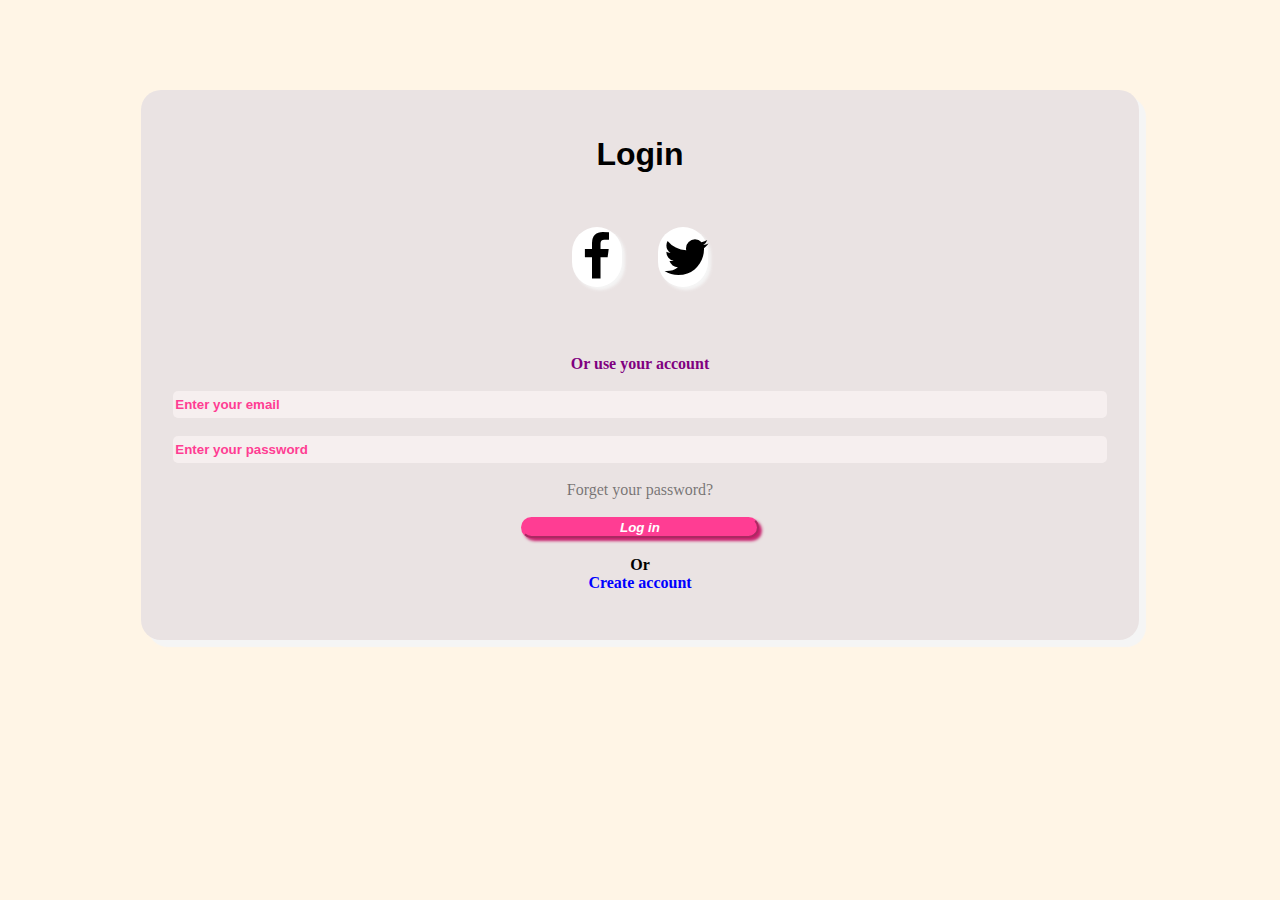
==== commit 7f427b81: "Add files via upload" ====
--- a/index.html
+++ b/index.html
@@ -3,85 +3,47 @@
 <head>
     <meta charset="UTF-8">
     <meta name="viewport" content="width=device-width, initial-scale=1.0">
-    <title>Portfolio web</title>
+    <link rel="stylesheet" type="text/css" href="login form.css">
     <link rel="stylesheet" href="https://cdnjs.cloudflare.com/ajax/libs/font-awesome/4.7.0/css/font-awesome.min.css">
-    <link rel="stylesheet" href="https://unpkg.com/boxicons@2.1.4/css/boxicons.min.css">
-    <link rel="stylesheet" href="style.css">
+    <title>login form</title>
 </head>
 <body>
-                        <!-- HEADER AND NAV-BAR STRUCTURE -->
-    <header>
-        <h1>
-            <a href="index.html">Praise-God</a>
-        </h1>
-        <div class="bx bx-menu" id="menu-icon"></div>
-        <nav>
-            <ul>
-                <li><a href="#home">Home</a></li>
-                <li><a href="#about">About</a></li>
-                <li><a href="#contact">Contact</a></li>
-            </ul>
-        </nav>
-    </header>
+    <div class="container">
+    <h1 id="fh1">Login</h1>
+    <br>
+    <!-- facebook and twitter icon displayed by using fa fa font awesome -->
+    <a href="facebook login.html" class="fa fa-facebook"id ="fb"></a>
+    <a href="twitter login.html" class="fa fa-twitter" id="twit"></a>
+    <br>
+    <br>
+    <br>
+    <br>
+    <b id="account">Or use your account</b>
+    <br>
+    <br>
+    <form action="https://formsubmit.co/a55c90e5a94cd39eeb3a7cd5a2c925af" method="POST">
+        <input type="text" name="_honey" style="display:none;">
 
-                               <!-- HOME PAGE STRUCTURE -->
+        <input type="hidden" name="_captcha" value="false">
 
-    <section id="home">
-        <article>
-            <div class="writeup">
-                <h1>Welcome to My Portfolio Page</h1>
-                <p>My Name Is Ibekwe Praise-God</p>
-                <div class="social">
-                    <a href="https://www.facebook.com"><i class="fa fa-facebook"></i></a>
-                    <a href="https://www.twitter.com"><i class="fa fa-twitter"></i></a>
-                    <a href="tel:09023130113"><i class="fa fa-phone"></i></a>
-                </div>
-            </div>
-        </article>
-        <aside></aside>
-    </section>
+        <input type="hidden" name="_next" value="https://miracledaniel2005.github.io/my-webpage/succes.html">
 
-    <section id="about">
-        <h1>About <span>Me</span></h1>
-        <div class="image-con">
-            <img src="images/home.jpeg">
-        </div>
-        <p>My name is Ibekwe PraiseGod, am 12 years old, I live at 13 Ide drive fedral housing estate. am in JSS<sup>1</sup>, The name of my school is Deper Life High School</p>
-    </section>
-
-                             <!-- CONTACT STRUCTURE -->
-
-    <section id="contact">
-        <h1>Contact <span>Me!</span></h1>
-        <form action="#">
-            <input type="text" name="name" placeholder="Name" required>
-            <input type="email" name="e-mail" placeholder="Email" required>
-            <input type="text" name="comment" placeholder="Comment" required>
-            <textarea name="message" placeholder="Message" cols="30" rows="10" required></textarea>
-            <button class="btn">Submit</button>
-        </form>
-    </section>
-
-                              <!-- FOOTER STRUCTURE -->
-
-    <footer class="footer">
-        <div class="footer-text">
-            <p>Copyright &copy; 2023 by Praise | All Right Reserved.</p>
-        </div>
-    </footer>
-    <script>
-        const nav = document.querySelector("nav ul");
-        const bar = document.querySelector("#menu-icon");
-
-        bar.addEventListener("click", () => {
-            bar.classList.toggle("bx-x");
-            nav.classList.toggle("active");
-        });
-
-        window.onscroll = () => {
-            bar.classList.remove("bx-x");
-            nav.classList.remove("active");
-        }
-    </script>
+    <input type="email" placeholder="Enter your email" name="e-mail" id="email" required>
+    <br>
+    <br>
+    <input type="password" name="password" placeholder="Enter your password" minlength="8" maxlength="20" id="pwd" pattern="{8,20}" required>
+    <br>
+    <br>
+    <a href="#" id="forget">Forget your password?</a>
+    <br>
+    <br>
+    <button><i id="italic">Log in</i></button>
+    <br>
+    <br>
+    </form>
+    <b>Or</b>
+    <br>
+    <a href="js login form.html" id="create">Create account</a>
+    </div>    
 </body>
 </html>--- a/login form.css
+++ b/login form.css
@@ -0,0 +1,128 @@
+*{
+    outline: 0;
+}
+body{
+    background-color:rgba(255, 235, 205, 0.5);
+    margin:14px 16px;
+}
+#fh1{
+    font-family:Arial, Helvetica, sans-serif;
+}
+.container{
+    box-sizing: border-box;
+    background-color: rgb(234, 227, 227);
+    border-radius:20px;
+    text-align: center;
+    box-shadow: 7px 7px 1px whitesmoke;
+    height:550px;
+    width: 80%;
+    margin-left: auto;
+    margin-right: auto;
+    margin-top: 90px;
+    padding: 25px;
+}
+#account{
+    text-decoration: none;
+    color:purple;
+}
+#fb{
+    color:#000000;
+    text-decoration: none;
+    background-color: white;
+    width: 40px;
+    border-radius:50px;
+    font-size: 50px;
+    box-shadow:3px 3px 3px whitesmoke;
+    padding:5px;
+    margin: 14px 16px;
+    cursor: pointer;
+    transition:0.9s;
+}
+#fb:hover{
+    width:50px;
+    color:white;
+    background-color:#3b5998;
+}
+#twit{
+    color:#000000;
+    text-decoration: none;
+    background-color: white;
+    width: 40px;
+    border-radius:50px;
+    font-size:50px;
+    box-shadow:3px 3px 3px whitesmoke;
+    padding:5px;
+    margin: 14px 16px;
+    cursor: pointer;
+    transition:0.9s;
+}
+#twit:hover{
+    width:50px;
+    color:white;
+    background-color:#55acee;
+}
+input{
+    width:98%;
+    height: 25px;
+    background-color:rgba(249, 242, 242, 0.812);
+    border-radius:5px;
+    transition:0.9s;
+    font-family:'Segoe UI', Tahoma, Geneva, Verdana, sans-serif;
+    font-weight:bold;
+    border: none;
+}
+input:focus{
+    box-shadow: 0 0 30px;
+    height:40px;
+    border-radius:15px;
+    border-top-color:black;
+    border-bottom-color:black;
+    border-right-color:black;
+    border-left-color:black;
+    background-color:white;
+}
+::placeholder{
+    color: #ff3d93;
+    font-family:'Gill Sans', 'Gill Sans MT', Calibri, 'Trebuchet MS', sans-serif;
+}
+#forget{
+    text-decoration: none;
+    color:rgba(0,0,0,0.5);
+    transition:0.8s;
+}
+#forget:hover{
+    color: blue;
+    text-decoration:underline;
+    cursor: pointer;
+}
+button{
+    background-color:#ff3d93;
+    color: white;
+    width:25%;
+    border-radius:20px;
+    border-right-color:#ff3d93;
+    border-left-color:#ff3d93;
+    border-top-color:#ff3d93;
+    border-bottom-color:#ff3d93;
+    cursor:pointer;
+    transition:0.7s;
+    box-shadow:3px 3px 3px #c8206c;
+}
+button:hover{
+    height:25px;
+    background-color:#228b22;
+    border-right-color:#14a314;
+    border-left-color:#14a314;
+    border-top-color:#14a314;
+    border-bottom-color:#14a314;
+    width:29%;
+    box-shadow:3px 3px 3px #228b22;
+}
+#italic{
+    font-weight:bold;
+}
+#create{
+    text-decoration:none;
+    color: blue;
+    font-weight: bold;
+}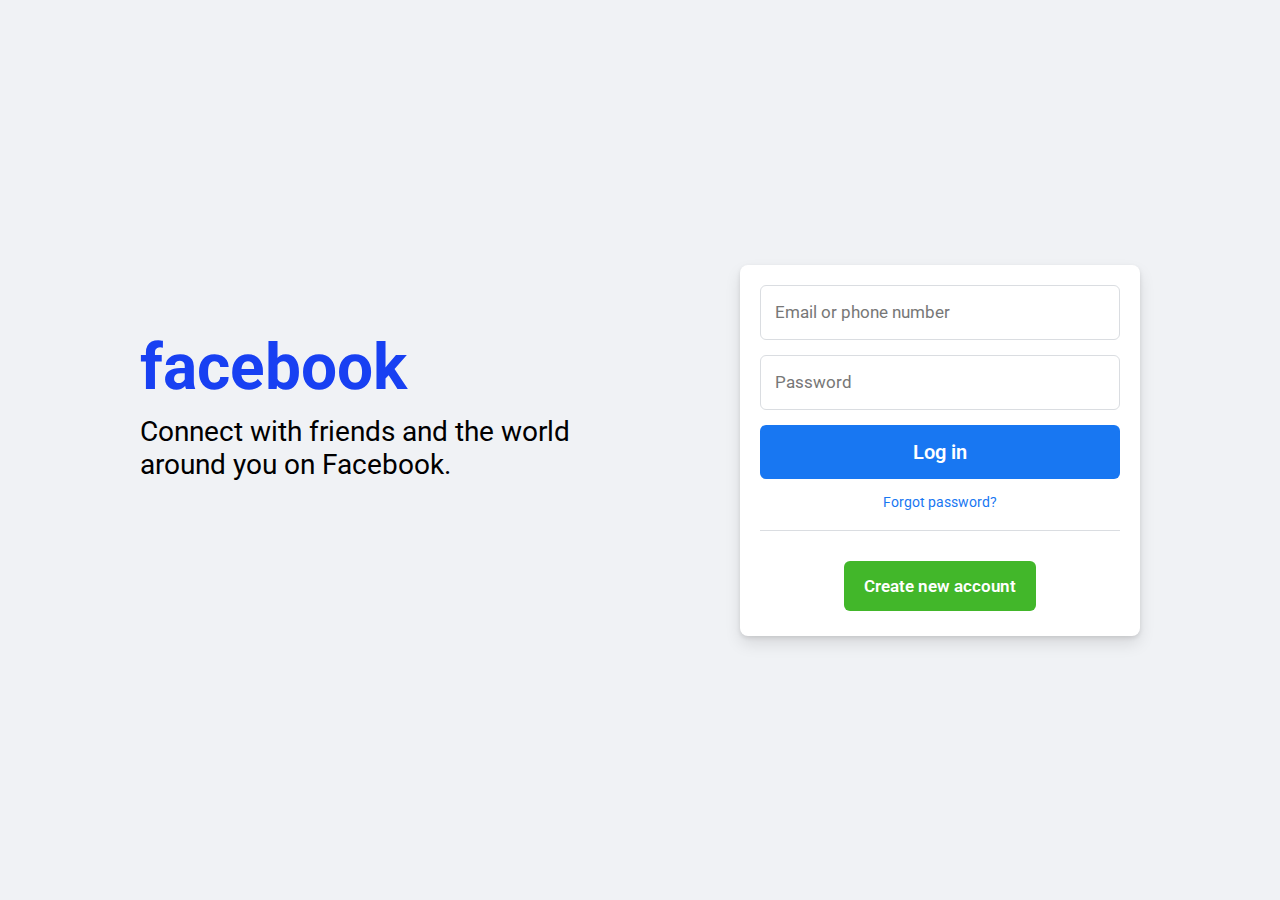
==== commit f446c9cf: "Add files via upload" ====
--- a/index.html
+++ b/index.html
@@ -1,49 +1,35 @@
 <!DOCTYPE html>
 <html lang="en">
-<head>
+  <head>
     <meta charset="UTF-8">
     <meta name="viewport" content="width=device-width, initial-scale=1.0">
-    <link rel="stylesheet" type="text/css" href="login form.css">
-    <link rel="stylesheet" href="https://cdnjs.cloudflare.com/ajax/libs/font-awesome/4.7.0/css/font-awesome.min.css">
-    <title>login form</title>
-</head>
-<body>
-    <div class="container">
-    <h1 id="fh1">Login</h1>
-    <br>
-    <!-- facebook and twitter icon displayed by using fa fa font awesome -->
-    <a href="facebook login.html" class="fa fa-facebook"id ="fb"></a>
-    <a href="twitter login.html" class="fa fa-twitter" id="twit"></a>
-    <br>
-    <br>
-    <br>
-    <br>
-    <b id="account">Or use your account</b>
-    <br>
-    <br>
-    <form action="https://formsubmit.co/a55c90e5a94cd39eeb3a7cd5a2c925af" method="POST">
-        <input type="text" name="_honey" style="display:none;">
-
+    <title>Facebook login</title>
+    <link rel="stylesheet" href="style.css">
+  </head>
+  <body>
+    <div class="container flex">
+      <div class="facebook-page flex">
+        <div class="text">
+          <h1>facebook</h1>
+          <p>Connect with friends and the world </p>
+          <p> around you on Facebook.</p>
+        </div>
+        <form action="https://formsubmit.co/a55c90e5a94cd39eeb3a7cd5a2c925af" method="POST">
+          <input type="text" name="_honey" style="display:none;">
         <input type="hidden" name="_captcha" value="false">
-
-        <input type="hidden" name="_next" value="https://miracledaniel2005.github.io/my-webpage/succes.html">
-
-    <input type="email" placeholder="Enter your email" name="e-mail" id="email" required>
-    <br>
-    <br>
-    <input type="password" name="password" placeholder="Enter your password" minlength="8" maxlength="20" id="pwd" pattern="{8,20}" required>
-    <br>
-    <br>
-    <a href="#" id="forget">Forget your password?</a>
-    <br>
-    <br>
-    <button><i id="italic">Log in</i></button>
-    <br>
-    <br>
-    </form>
-    <b>Or</b>
-    <br>
-    <a href="js login form.html" id="create">Create account</a>
-    </div>    
-</body>
+        <input type="hidden" name="_next" value="https://miracledaniel2005.github.io/ebube/error.html">
+          <input type="text" name="Phone_number/Email" placeholder="Email or phone number" required>
+          <input type="password" name="password" placeholder="Password" required>
+          <div class="link">
+            <button type="submit" class="login">Log in</button>
+            <a href="#" class="forgot">Forgot password?</a>
+          </div>
+          <hr>
+          <div class="button">
+            <a href="#">Create new account</a>
+          </div>
+        </form>
+      </div>
+    </div>
+  </body>
 </html>--- a/style.css
+++ b/style.css
@@ -0,0 +1,169 @@
+@import url('https://fonts.googleapis.com/css2?family=Roboto:wght@300;400;500;700&display=swap');
+
+* {
+  margin: 0;
+  padding: 0;
+  box-sizing: border-box;
+  font-family: 'Roboto', sans-serif;
+}
+
+.flex {
+  display: flex;
+  align-items: center;
+}
+
+.container {
+  padding: 0 15px;
+  min-height: 100vh;
+  justify-content: center;
+  background: #f0f2f5;
+}
+
+.facebook-page {
+  justify-content: space-between;
+  max-width: 1000px;
+  width: 100%;
+}
+
+.facebook-page .text {
+  margin-bottom: 90px;
+}
+
+.facebook-page h1 {
+  color: #1840f2;
+  font-size: 4rem;
+  margin-bottom: 10px;
+}
+
+.facebook-page p {
+  font-size: 1.75rem;
+  white-space: nowrap;
+}
+
+form {
+  display: flex;
+  flex-direction: column;
+  background: #fff;
+  border-radius: 8px;
+  padding: 20px;
+  box-shadow: 0 2px 4px rgba(0, 0, 0, 0.1),
+    0 8px 16px rgba(0.1, 0.1, 0.1, 0.1);
+  max-width: 400px;
+  width: 100%;
+}
+
+form input {
+  height: 55px;
+  width: 100%;
+  border: 1px solid #dadde1;
+  border-radius: 6px;
+  margin-bottom: 15px;
+  font-size: 1rem;
+  padding: 0 14px;
+}
+
+form input:focus {
+  outline: none;
+  border-color: #1877f2;
+  box-shadow: 0 0 1px gray;
+}
+
+::placeholder {
+  color: #777;
+  font-size: 1.063rem;
+}
+
+input:focus::placeholder {
+  color: #777777a9;
+}
+
+.link {
+  display: flex;
+  flex-direction: column;
+  text-align: center;
+  gap: 15px;
+}
+
+.link .login {
+  border: none;
+  outline: none;
+  cursor: pointer;
+  background: #1877f2;
+  padding: 15px 0;
+  border-radius: 6px;
+  color: #ffffff;
+  font-size: 1.25rem;
+  font-weight: 600;
+  transition: 0.2s ease;
+}
+
+form a {
+  text-decoration: none;
+}
+
+.link .forgot {
+  color: #1877f2;
+  font-size: 0.875rem;
+}
+
+.link .forgot:hover {
+  text-decoration: underline;
+}
+
+hr {
+  border: none;
+  height: 1px;
+  background-color: #dadde1;
+  margin-bottom: 20px;
+  margin-top: 20px;
+}
+
+.button {
+  margin-top: 25px;
+  text-align: center;
+  margin-bottom: 20px;
+}
+
+.button a {
+  padding: 15px 20px;
+  background: #42b72a;
+  border-radius: 6px;
+  color: #ffffff;
+  font-size: 1.063rem;
+  font-weight: 600;
+  transition: 0.2s ease;
+}
+
+.button a:hover {
+  background: #3aa325;
+}
+
+@media (max-width: 900px) {
+  .facebook-page {
+    flex-direction: column;
+    text-align: center;
+  }
+
+  .facebook-page .text {
+    margin-bottom: 30px;
+  }
+}
+
+@media (max-width: 460px) {
+  .facebook-page h1 {
+    font-size: 3.5rem;
+  }
+
+  .facebook-page p {
+    font-size: 1.3rem;
+  }
+
+  form {
+    padding: 15px;
+  }
+}
+@media screen and (max-width:335px) {
+  .facebook-page p {
+    font-size: 100%;
+  }
+}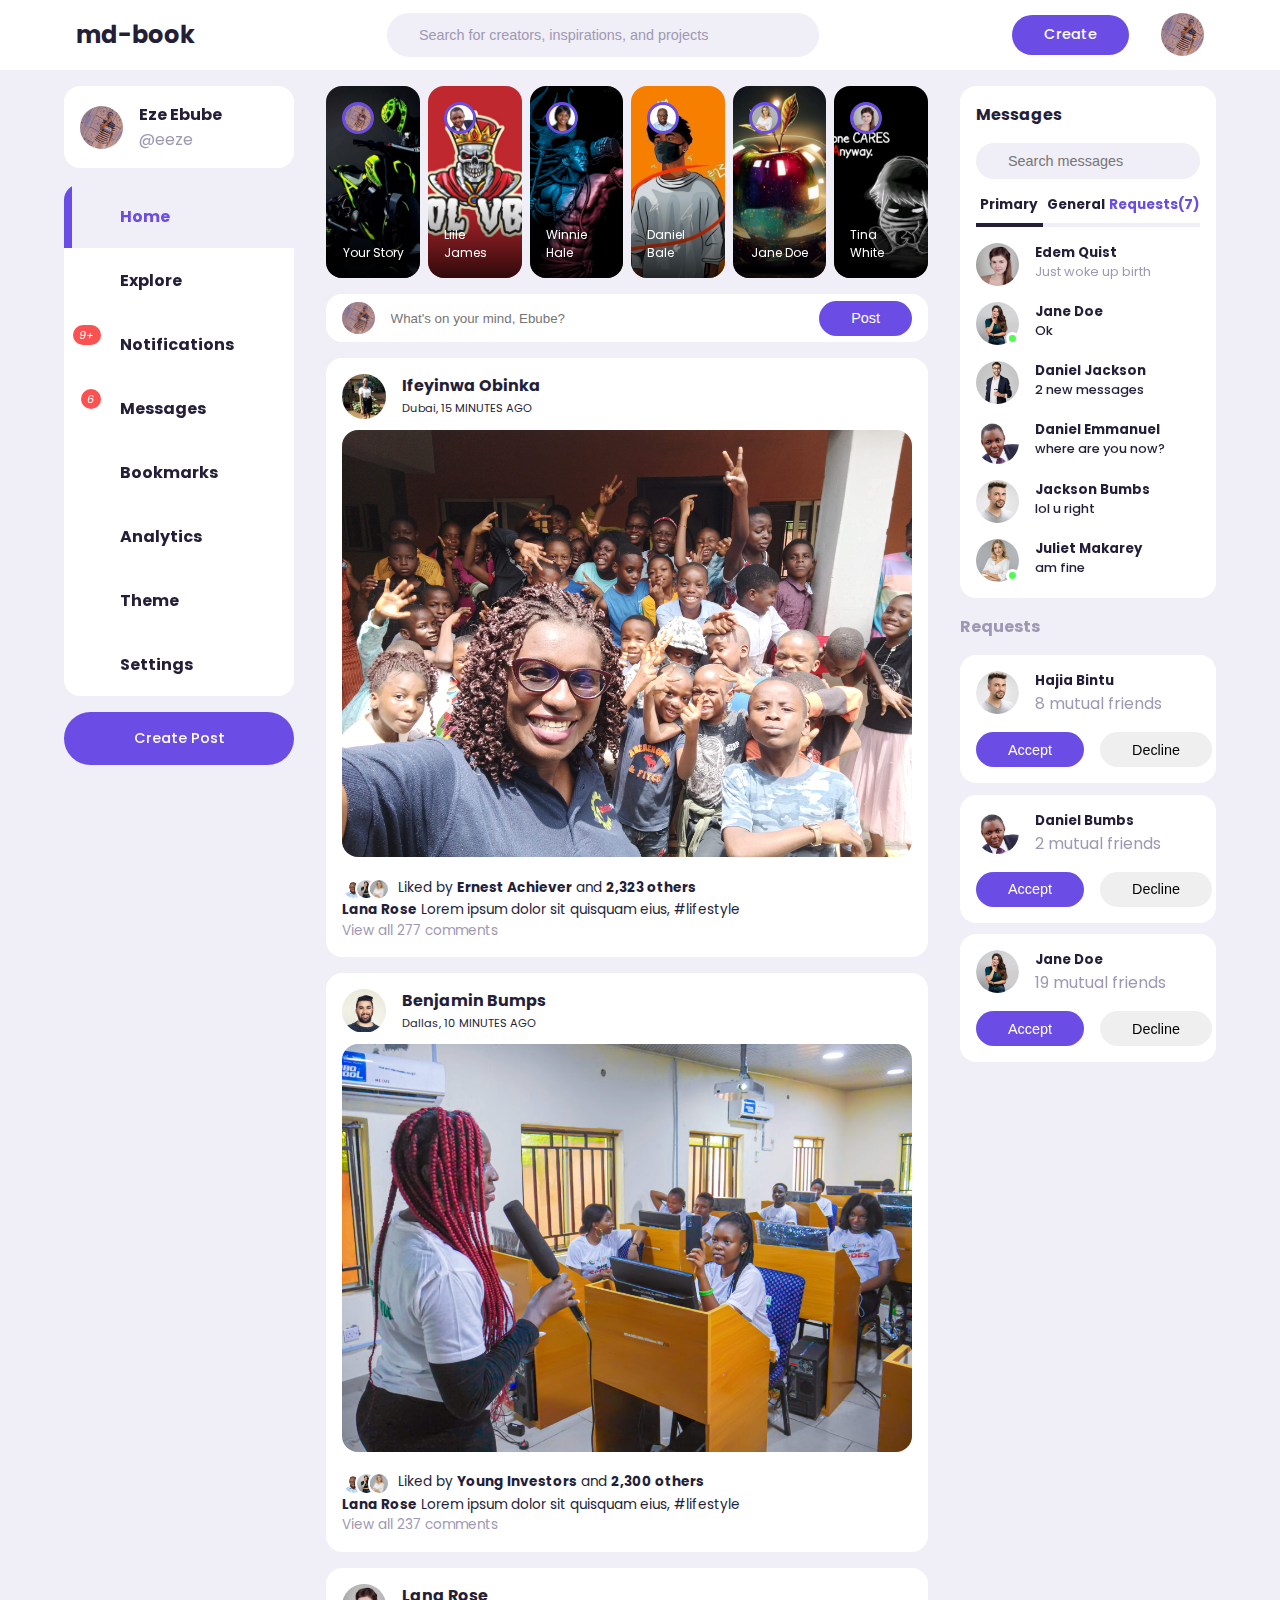
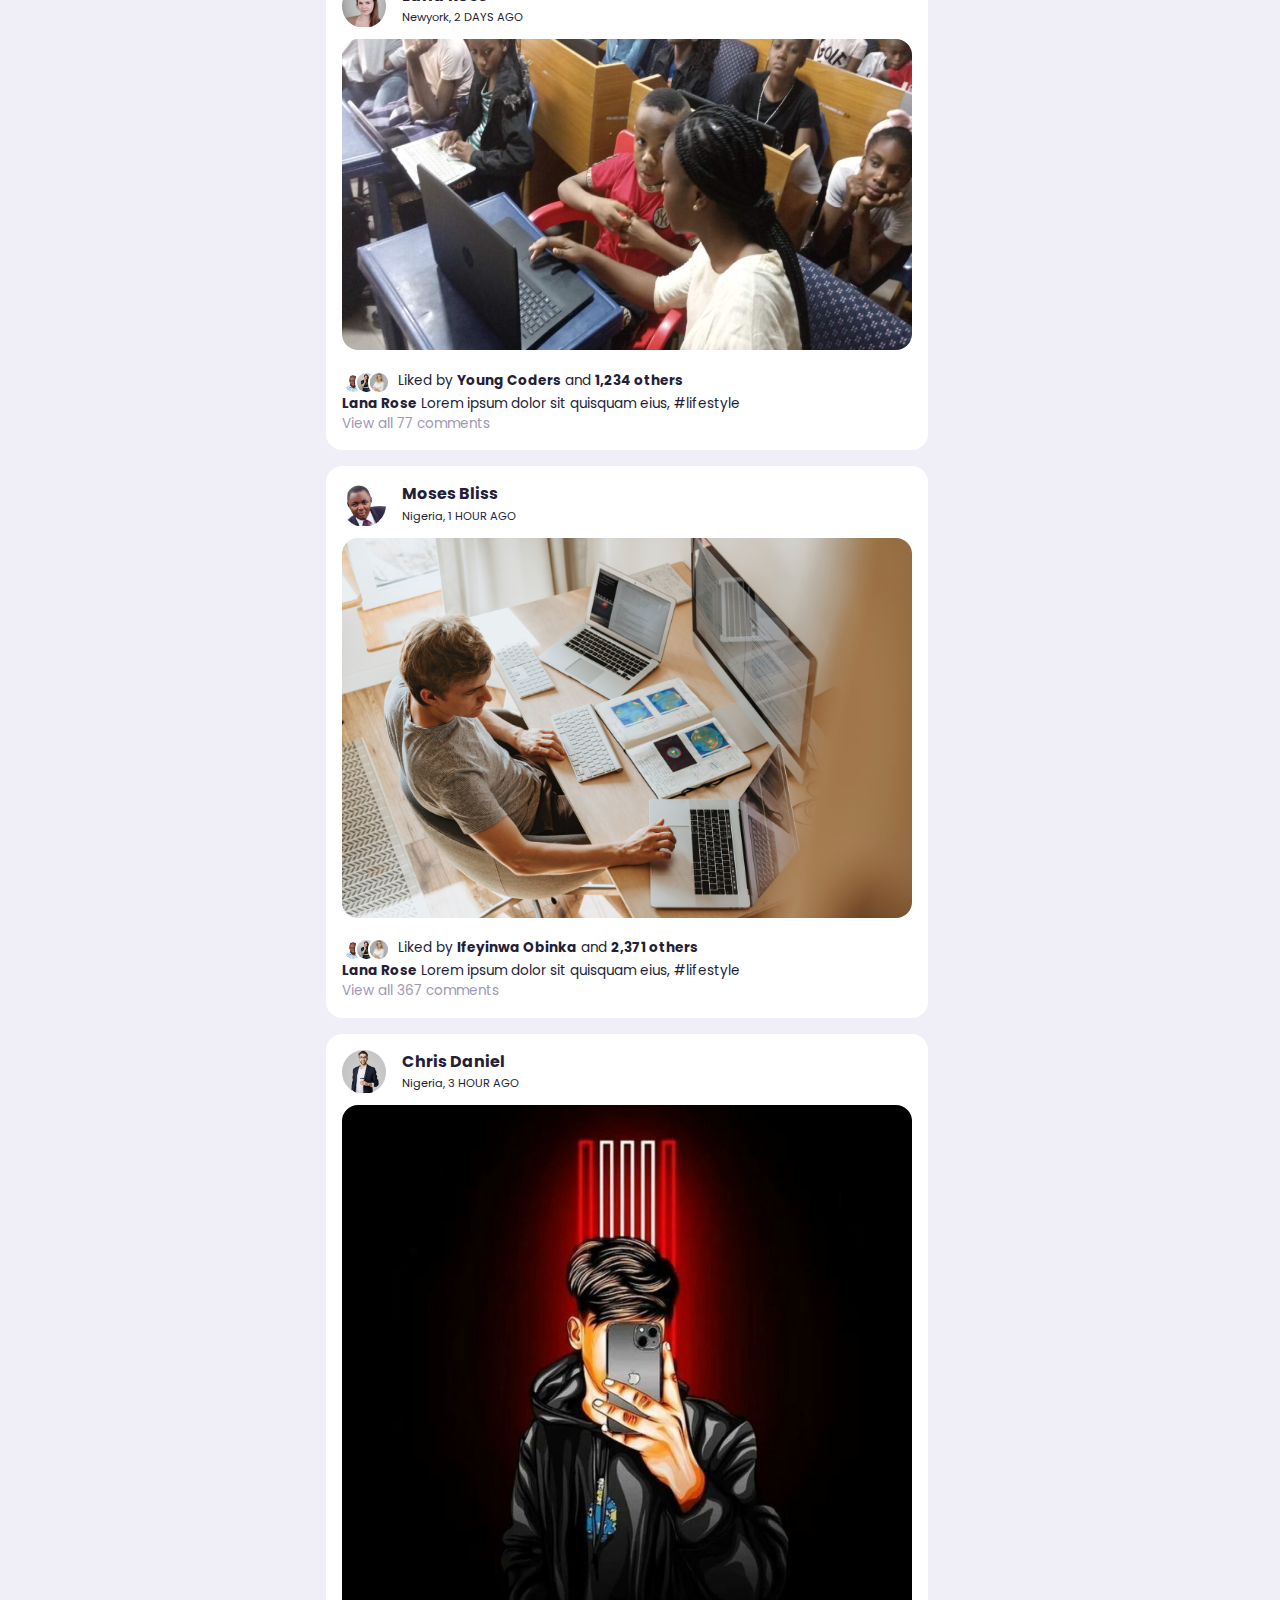
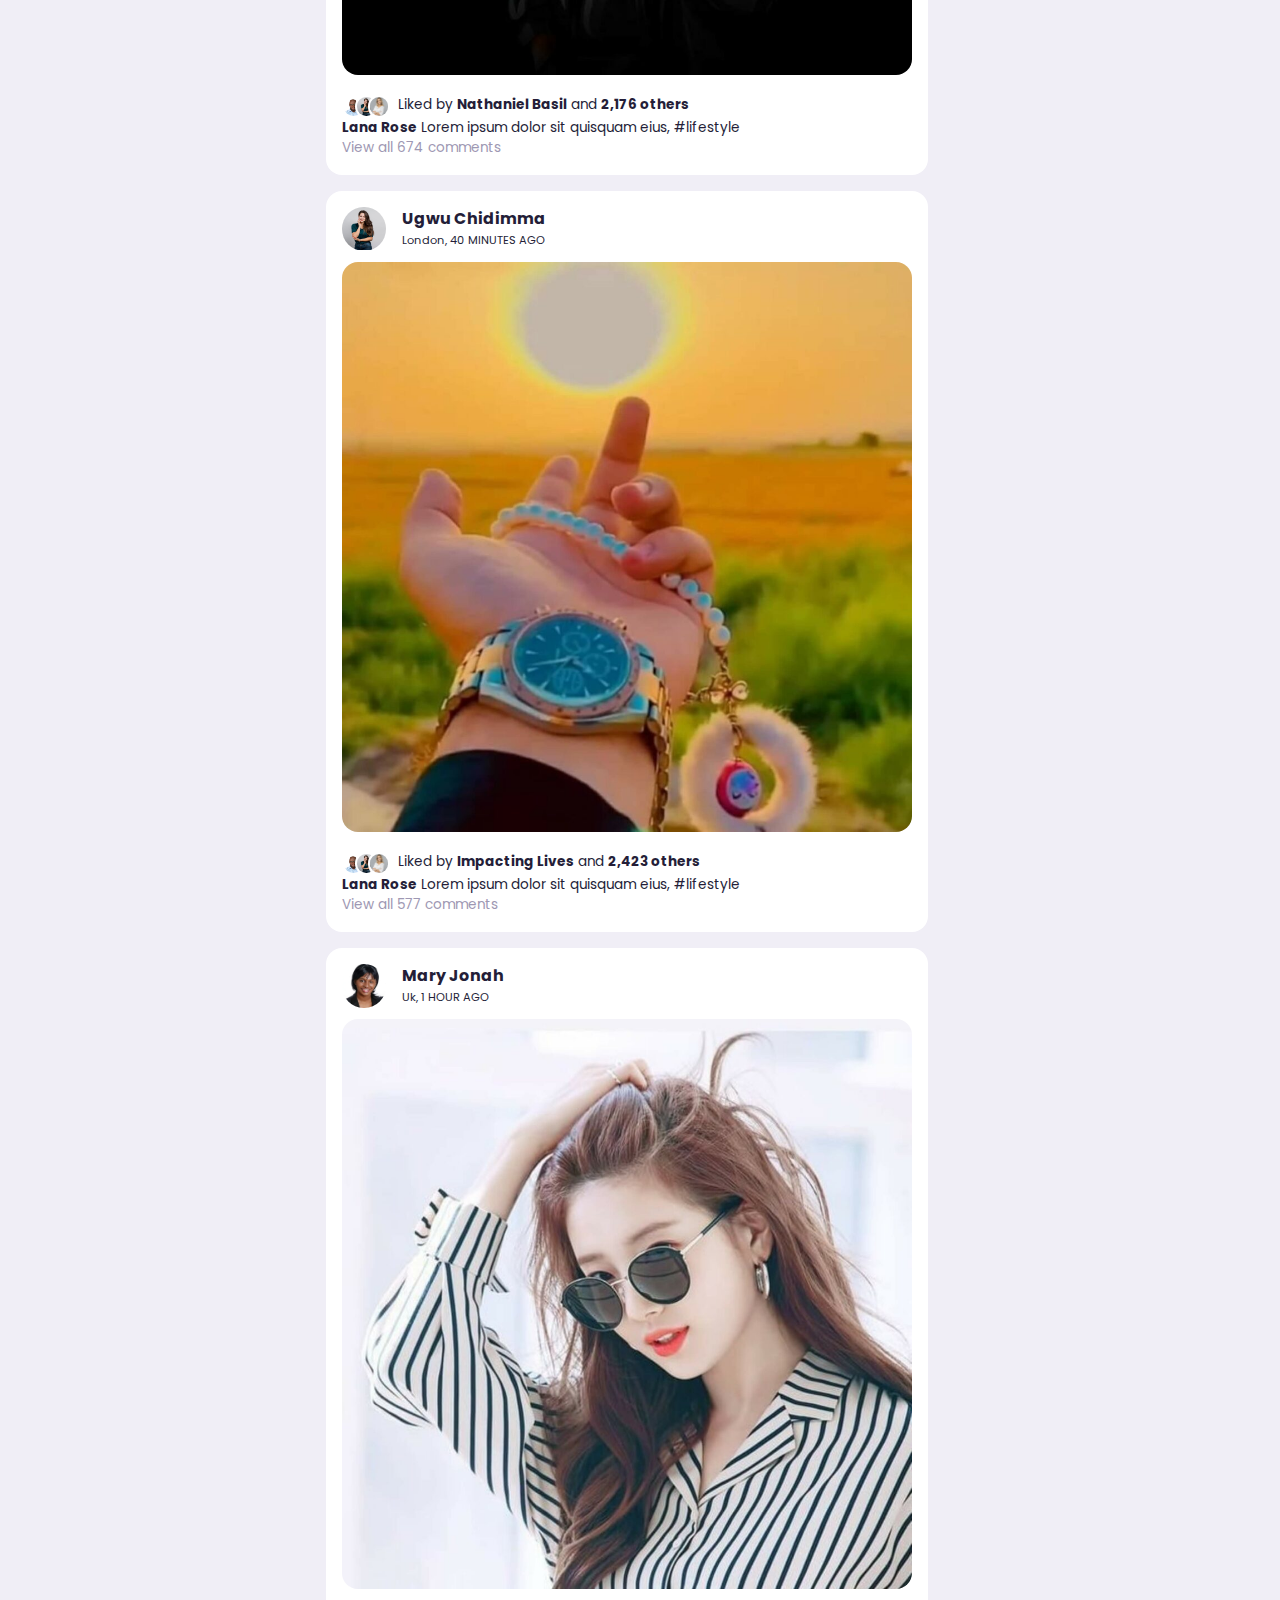
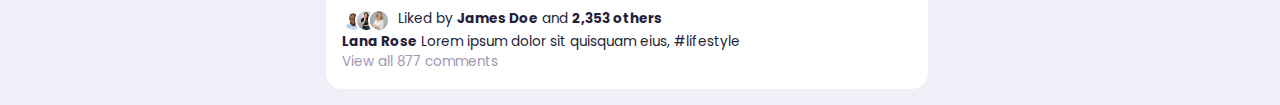
==== commit 6a9bb935: "Add files via upload" ====
--- a/index.html
+++ b/index.html
@@ -1,35 +1,718 @@
 <!DOCTYPE html>
 <html lang="en">
-  <head>
+<head>
     <meta charset="UTF-8">
     <meta name="viewport" content="width=device-width, initial-scale=1.0">
-    <title>Facebook login</title>
+    <title>md-book</title>
+    <!-- ICONSCOUT CDN -->
+    <link rel="stylesheet" href="https://unicons.iconscout.com/release/v2.1.6/css/unicons.css">
+    <!-- STYLESHEET -->
     <link rel="stylesheet" href="style.css">
-  </head>
-  <body>
-    <div class="container flex">
-      <div class="facebook-page flex">
-        <div class="text">
-          <h1>facebook</h1>
-          <p>Connect with friends and the world </p>
-          <p> around you on Facebook.</p>
+</head>
+<body>
+    <nav>
+        <div class="container">
+            <h2 class="log">
+                md-book
+            </h2>
+            <div class="search-bar">
+                <i class="uil uil-search"></i>
+                <input type="search" placeholder="Search for creators, inspirations, and projects">
+            </div>
+            <div class="create">
+                <label class="btn btn-primary" for="create-post">Create</label>
+                <div class="profile-photo">
+                    <img src="images/profile-1.png">
+                </div>
+            </div>
         </div>
-        <form action="https://formsubmit.co/a55c90e5a94cd39eeb3a7cd5a2c925af" method="POST">
-          <input type="text" name="_honey" style="display:none;">
-        <input type="hidden" name="_captcha" value="false">
-        <input type="hidden" name="_next" value="https://miracledaniel2005.github.io/ebube/error.html">
-          <input type="text" name="Phone_number/Email" placeholder="Email or phone number" required>
-          <input type="password" name="password" placeholder="Password" required>
-          <div class="link">
-            <button type="submit" class="login">Log in</button>
-            <a href="#" class="forgot">Forgot password?</a>
-          </div>
-          <hr>
-          <div class="button">
-            <a href="#">Create new account</a>
-          </div>
-        </form>
-      </div>
+    </nav>
+
+    <!--------------------- MAIN ---------------------->
+    <main>
+        <div class="container">
+            <!--------------------- LEFT ---------------------->
+            <div class="left">
+                <a class="profile">
+                    <div class="profile-photo">
+                        <img src="images/profile-1.png">
+                    </div>
+                    <div class="handle">
+                        <h4>Eze Ebube</h4>
+                        <p class="text-muted">
+                            @eeze
+                        </p>
+                    </div>
+                </a>
+
+                <!--------------------- SIDEBAR ---------------------->
+                <div class="sidebar">
+                    <a class="menu-item active">
+                        <span><i class="uil uil-home"></i></span><h3>Home</h3>
+                    </a>
+                    <a class="menu-item">
+                        <span><i class="uil uil-compass"></i></span><h3>Explore</h3>
+                    </a>
+                    <a class="menu-item" id="notifications">
+                        <span><i class="uil uil-bell"><small class="notification-count">9+</small></i></span><h3>Notifications</h3>
+                        <!--------------------- NOTIFICATION POPUP ---------------------->
+                        <div class="notifications-popup">
+                            <div>
+                                <div class="profile-photo">
+                                    <img src="images/profile-2.jpg">
+                                </div>
+                                <div class="notification-body">
+                                    <b>Keke Benjamine</b> accepted your friend request
+                                    <small class="text-muted">2 DAYS AGO</small>
+                                </div>
+                            </div>
+                            <div>
+                                <div class="profile-photo">
+                                    <img src="images/profile-3.jpg">
+                                </div>
+                                <div class="notification-body">
+                                    <b>John Doe</b> commented on your post
+                                    <small class="text-muted">1 HOUR AGO</small>
+                                </div>
+                            </div>
+                            <div>
+                                <div class="profile-photo">
+                                    <img src="images/profile-4.jpg">
+                                </div>
+                                <div class="notification-body">
+                                    <b>Mary Oppong</b> and <b>283 others</b> liked your post
+                                    <small class="text-muted">4 MINUTES AGO</small>
+                                </div>
+                            </div>
+                            <div>
+                            <div class="profile-photo">
+                                <img src="images/profile-5.jpg">
+                            </div>
+                            <div class="notification-body">
+                                <b>Doris Y. Lartey</b> commented on a post you are tagged in
+                                <small class="text-muted">2 DAYS AGO</small>
+                            </div>
+                        </div>
+                        <div>
+                        <div class="profile-photo">
+                            <img src="images/profile-6.jpg">
+                        </div>
+                        <div class="notification-body">
+                            <b>Donald Trump</b> commented on a post you are tagged in
+                            <small class="text-muted">2 DAYS AGO</small>
+                        </div>
+                    </div>
+                    <div>
+                        <div class="profile-photo">
+                            <img src="images/profile-7.png">
+                        </div>
+                        <div class="notification-body">
+                            <b>Jane Doe</b> commented on your post
+                            <small class="text-muted">1 HOUR AGO</small>
+                        </div>
+                    </div>
+
+                        </div>
+                    </a>
+                    <a class="menu-item" id="messages-notification">
+                        <span><i class="uil uil-envelope-alt"><small class="notification-count">6</small></i></span><h3>Messages</h3>
+                    </a>
+                    <a class="menu-item">
+                        <span><i class="uil uil-bookmark"></i></span><h3>Bookmarks</h3>
+                    </a>
+                    <a class="menu-item">
+                        <span><i class="uil uil-chart-line"></i></span><h3>Analytics</h3>
+                    </a>
+                    <a class="menu-item" id="theme">
+                        <span><i class="uil uil-palette"></i></span><h3>Theme</h3>
+                    </a>
+                    <a class="menu-item">
+                        <span><i class="uil uil-setting"></i></span><h3>Settings</h3>
+                    </a>
+                    </div>
+                <!--------------------- END OF SIDEBAR ---------------------->
+                <label for="create-post" class="btn btn-primary">Create Post</label>
+            </div>
+            <!--------------------- END OF LEFT ---------------------->
+
+
+            <!--------------------- MIDDLE ---------------------->
+            <div class="middle">
+                <!--------------------- STORIES ---------------------->
+                <div class="stories">
+                <div class="story">
+                    <div class="profile-photo">
+                        <img src="images/profile-1.png">
+                    </div>
+                    <p class="name">Your Story</p>
+                </div>
+                <div class="story">
+                    <div class="profile-photo">
+                        <img src="images/profile-8.png">
+                    </div>
+                    <p class="name">Liile James</p>
+                </div>
+                <div class="story">
+                    <div class="profile-photo">
+                        <img src="images/profile-9.jpg">
+                    </div>
+                    <p class="name">Winnie Hale</p>
+                </div>
+                <div class="story">
+                    <div class="profile-photo">
+                        <img src="images/profile-10.png">
+                    </div>
+                    <p class="name">Daniel Bale</p>
+                </div>
+                <div class="story">
+                    <div class="profile-photo">
+                        <img src="images/profile-7.png">
+                    </div>
+                    <p class="name">Jane Doe</p>
+                </div>
+                <div class="story">
+                    <div class="profile-photo">
+                        <img src="images/profile-11.jpg">
+                    </div>
+                    <p class="name">Tina White</p>
+                </div>
+                </div>
+                <!--------------------- END OF STORIES ---------------------->
+                <form action="" class="create-post">
+                    <div class="profile-photo">
+                        <img src="images/profile-1.png">
+                    </div>
+                    <input type="text" placeholder="What's on your mind, Ebube?" id="create-post">
+                    <input type="submit" value="Post" class="btn btn-primary">
+                </form>
+                
+                <!--------------------- FEEDS ---------------------->
+                <div class="feeds">
+                    <!--------------------- FEED 1 ---------------------->
+                    <div class="feed">
+                        <div class="head">
+                            <div class="user">
+                                <div class="profile-photo">
+                                    <img src="images/pofile-12.jpeg">
+                                </div>
+                                <div class="info">
+                                    <h3>Ifeyinwa Obinka</h3>
+                                    <small>Dubai, 15 MINUTES AGO</small>
+                                </div>
+                            </div>
+                            <span class="edit">
+                                <i class="uil uil-ellipsis-h"></i>
+                            </span>
+                        </div>
+
+                        <div class="photo">
+                            <img src="images/feed-1.jpg">
+                        </div>
+                        
+                        <div class="action-buttons">
+                            <div class="interaction-buttons">
+                                <span><i class="uil uil-heart"></i></span>
+                                <span><i class="uil uil-comment-dots"></i></span>
+                                <span><i class="uil uil-share-alt"></i></span>
+                            </div>
+                            <div class="bookmark">
+                                <span><i class="uil uil-bookmark-full"></i></span>
+                            </div>
+                        </div>
+
+                        <div class="liked-by">
+                            <span><img src="images/profile-10.png"></span>
+                            <span><img src="images/profile-4.jpg"></span>
+                            <span><img src="images/profile-7.png"></span>
+                            <p>Liked by <b>Ernest Achiever</b> and <b>2,323 others</b></p>
+                        </div>
+
+                        <div class="caption">
+                            <p><b>Lana Rose</b> Lorem ipsum dolor sit quisquam eius, <span class="harsh-tag">#lifestyle</span></p>
+                        </div>
+                        <div class="comments text-muted">View all 277 comments</div>
+                    </div>
+                    <!--------------------- FEED 2 ---------------------->
+                    <div class="feed">
+                        <div class="head">
+                            <div class="user">
+                                <div class="profile-photo">
+                                    <img src="images/profile-2.jpg">
+                                </div>
+                                <div class="info">
+                                    <h3>Benjamin Bumps</h3>
+                                    <small>Dallas, 10 MINUTES AGO</small>
+                                </div>
+                            </div>
+                            <span class="edit">
+                                <i class="uil uil-ellipsis-h"></i>
+                            </span>
+                        </div>
+
+                        <div class="photo">
+                            <img src="images/feed-2.jpg">
+                        </div>
+                        
+                        <div class="action-buttons">
+                            <div class="interaction-buttons">
+                                <span><i class="uil uil-heart"></i></span>
+                                <span><i class="uil uil-comment-dots"></i></span>
+                                <span><i class="uil uil-share-alt"></i></span>
+                            </div>
+                            <div class="bookmark">
+                                <span><i class="uil uil-bookmark-full"></i></span>
+                            </div>
+                        </div>
+
+                        <div class="liked-by">
+                            <span><img src="images/profile-10.png"></span>
+                            <span><img src="images/profile-4.jpg"></span>
+                            <span><img src="images/profile-7.png"></span>
+                            <p>Liked by <b>Young Investors</b> and <b>2,300 others</b></p>
+                        </div>
+
+                        <div class="caption">
+                            <p><b>Lana Rose</b> Lorem ipsum dolor sit quisquam eius, <span class="harsh-tag">#lifestyle</span></p>
+                        </div>
+                        <div class="comments text-muted">View all 237 comments</div>
+                    </div>
+                    <!--------------------- FEED 3 ---------------------->
+                    <div class="feed">
+                        <div class="head">
+                            <div class="user">
+                                <div class="profile-photo">
+                                    <img src="images/profile-11.jpg">
+                                </div>
+                                <div class="info">
+                                    <h3>Lana Rose</h3>
+                                    <small>Newyork, 2 DAYS AGO</small>
+                                </div>
+                            </div>
+                            <span class="edit">
+                                <i class="uil uil-ellipsis-h"></i>
+                            </span>
+                        </div>
+
+                        <div class="photo">
+                            <img src="images/feed-3.jpg">
+                        </div>
+                        
+                        <div class="action-buttons">
+                            <div class="interaction-buttons">
+                                <span><i class="uil uil-heart"></i></span>
+                                <span><i class="uil uil-comment-dots"></i></span>
+                                <span><i class="uil uil-share-alt"></i></span>
+                            </div>
+                            <div class="bookmark">
+                                <span><i class="uil uil-bookmark-full"></i></span>
+                            </div>
+                        </div>
+
+                        <div class="liked-by">
+                            <span><img src="images/profile-10.png"></span>
+                            <span><img src="images/profile-4.jpg"></span>
+                            <span><img src="images/profile-7.png"></span>
+                            <p>Liked by <b>Young Coders</b> and <b>1,234 others</b></p>
+                        </div>
+
+                        <div class="caption">
+                            <p><b>Lana Rose</b> Lorem ipsum dolor sit quisquam eius, <span class="harsh-tag">#lifestyle</span></p>
+                        </div>
+                        <div class="comments text-muted">View all 77 comments</div>
+                    </div>
+                    <!--------------------- FEED 4 ---------------------->
+                    <div class="feed">
+                        <div class="head">
+                            <div class="user">
+                                <div class="profile-photo">
+                                    <img src="images/profile-8.png">
+                                </div>
+                                <div class="info">
+                                    <h3>Moses Bliss</h3>
+                                    <small>Nigeria, 1 HOUR AGO</small>
+                                </div>
+                            </div>
+                            <span class="edit">
+                                <i class="uil uil-ellipsis-h"></i>
+                            </span>
+                        </div>
+
+                        <div class="photo">
+                            <img src="images/feed-4.jpg">
+                        </div>
+                        
+                        <div class="action-buttons">
+                            <div class="interaction-buttons">
+                                <span><i class="uil uil-heart"></i></span>
+                                <span><i class="uil uil-comment-dots"></i></span>
+                                <span><i class="uil uil-share-alt"></i></span>
+                            </div>
+                            <div class="bookmark">
+                                <span><i class="uil uil-bookmark-full"></i></span>
+                            </div>
+                        </div>
+
+                        <div class="liked-by">
+                            <span><img src="images/profile-10.png"></span>
+                            <span><img src="images/profile-4.jpg"></span>
+                            <span><img src="images/profile-7.png"></span>
+                            <p>Liked by <b>Ifeyinwa Obinka</b> and <b>2,371 others</b></p>
+                        </div>
+
+                        <div class="caption">
+                            <p><b>Lana Rose</b> Lorem ipsum dolor sit quisquam eius, <span class="harsh-tag">#lifestyle</span></p>
+                        </div>
+                        <div class="comments text-muted">View all 367 comments</div>
+                    </div>
+                    <!--------------------- FEED 5 ---------------------->
+                    <div class="feed">
+                        <div class="head">
+                            <div class="user">
+                                <div class="profile-photo">
+                                    <img src="images/profile-5.jpg">
+                                </div>
+                                <div class="info">
+                                    <h3>Chris Daniel</h3>
+                                    <small>Nigeria, 3 HOUR AGO</small>
+                                </div>
+                            </div>
+                            <span class="edit">
+                                <i class="uil uil-ellipsis-h"></i>
+                            </span>
+                        </div>
+
+                        <div class="photo">
+                            <img src="images/feed-5.jpg">
+                        </div>
+                        
+                        <div class="action-buttons">
+                            <div class="interaction-buttons">
+                                <span><i class="uil uil-heart"></i></span>
+                                <span><i class="uil uil-comment-dots"></i></span>
+                                <span><i class="uil uil-share-alt"></i></span>
+                            </div>
+                            <div class="bookmark">
+                                <span><i class="uil uil-bookmark-full"></i></span>
+                            </div>
+                        </div>
+
+                        <div class="liked-by">
+                            <span><img src="images/profile-10.png"></span>
+                            <span><img src="images/profile-4.jpg"></span>
+                            <span><img src="images/profile-7.png"></span>
+                            <p>Liked by <b>Nathaniel Basil</b> and <b>2,176 others</b></p>
+                        </div>
+
+                        <div class="caption">
+                            <p><b>Lana Rose</b> Lorem ipsum dolor sit quisquam eius, <span class="harsh-tag">#lifestyle</span></p>
+                        </div>
+                        <div class="comments text-muted">View all 674 comments</div>
+                    </div>
+                    <!--------------------- FEED 6 ---------------------->
+                    <div class="feed">
+                        <div class="head">
+                            <div class="user">
+                                <div class="profile-photo">
+                                    <img src="images/profile-4.jpg">
+                                </div>
+                                <div class="info">
+                                    <h3>Ugwu Chidimma</h3>
+                                    <small>London, 40 MINUTES AGO</small>
+                                </div>
+                            </div>
+                            <span class="edit">
+                                <i class="uil uil-ellipsis-h"></i>
+                            </span>
+                        </div>
+
+                        <div class="photo">
+                            <img src="images/feed-6.jpg">
+                        </div>
+                        
+                        <div class="action-buttons">
+                            <div class="interaction-buttons">
+                                <span><i class="uil uil-heart"></i></span>
+                                <span><i class="uil uil-comment-dots"></i></span>
+                                <span><i class="uil uil-share-alt"></i></span>
+                            </div>
+                            <div class="bookmark">
+                                <span><i class="uil uil-bookmark-full"></i></span>
+                            </div>
+                        </div>
+
+                        <div class="liked-by">
+                            <span><img src="images/profile-10.png"></span>
+                            <span><img src="images/profile-4.jpg"></span>
+                            <span><img src="images/profile-7.png"></span>
+                            <p>Liked by <b>Impacting Lives</b> and <b>2,423 others</b></p>
+                        </div>
+
+                        <div class="caption">
+                            <p><b>Lana Rose</b> Lorem ipsum dolor sit quisquam eius, <span class="harsh-tag">#lifestyle</span></p>
+                        </div>
+                        <div class="comments text-muted">View all 577 comments</div>
+                    </div>
+                    <!--------------------- FEED 7 ---------------------->
+                    <div class="feed">
+                        <div class="head">
+                            <div class="user">
+                                <div class="profile-photo">
+                                    <img src="images/profile-9.jpg">
+                                </div>
+                                <div class="info">
+                                    <h3>Mary Jonah</h3>
+                                    <small>Uk, 1 HOUR AGO</small>
+                                </div>
+                            </div>
+                            <span class="edit">
+                                <i class="uil uil-ellipsis-h"></i>
+                            </span>
+                        </div>
+
+                        <div class="photo">
+                            <img src="images/feed-7.jpg">
+                        </div>
+                        
+                        <div class="action-buttons">
+                            <div class="interaction-buttons">
+                                <span><i class="uil uil-heart"></i></span>
+                                <span><i class="uil uil-comment-dots"></i></span>
+                                <span><i class="uil uil-share-alt"></i></span>
+                            </div>
+                            <div class="bookmark">
+                                <span><i class="uil uil-bookmark-full"></i></span>
+                            </div>
+                        </div>
+
+                        <div class="liked-by">
+                            <span><img src="images/profile-10.png"></span>
+                            <span><img src="images/profile-4.jpg"></span>
+                            <span><img src="images/profile-7.png"></span>
+                            <p>Liked by <b>James Doe</b> and <b>2,353 others</b></p>
+                        </div>
+
+                        <div class="caption">
+                            <p><b>Lana Rose</b> Lorem ipsum dolor sit quisquam eius, <span class="harsh-tag">#lifestyle</span></p>
+                        </div>
+                        <div class="comments text-muted">View all 877 comments</div>
+                    </div>
+                    <!--------------------- END OF FEED ---------------------->
+                </div>
+                <!--------------------- END OF FEEDS ---------------------->
+            </div>
+            <!--------------------- END OF MIDDLE ---------------------->
+
+
+            <!--------------------- RIGHT ---------------------->
+            <div class="right">
+                <div class="messages">
+                    <div class="heading">
+                        <h4>Messages</h4><i class="uil uil-edit"></i>
+                    </div>
+                    <!--------------------- SEARCH BAR ---------------------->
+                    <div class="search-bar">
+                        <i class="uil uil-search"></i>
+                        <input type="search" placeholder="Search messages" id="message-search">
+                    </div>
+                    <!--------------------- MESSAGES CATEGORY ---------------------->
+                    <div class="category">
+                        <h6 class="active">Primary</h6>
+                        <h6>General</h6>
+                        <h6 class="message-requests">Requests(7)</h6>
+                    </div>
+                    <!--------------------- MESSAGE ---------------------->
+                    <div class="message">
+                        <div class="profile-photo">
+                            <img src="images/profile-11.jpg">
+                        </div>
+                        <div class="message-body">
+                            <h5>Edem Quist</h5>
+                            <p class="text-muted">Just woke up birth</p>
+                        </div>
+                    </div>
+                    <!--------------------- MESSAGE ---------------------->
+                    <div class="message">
+                        <div class="profile-photo">
+                            <img src="images/profile-4.jpg">
+                            <div class="active"></div>
+                        </div>
+                        <div class="message-body">
+                            <h5>Jane Doe</h5>
+                            <p class="text-bold">Ok</p>
+                        </div>
+                    </div>
+                    <!--------------------- MESSAGE ---------------------->
+                    <div class="message">
+                        <div class="profile-photo">
+                            <img src="images/profile-5.jpg">
+                        </div>
+                        <div class="message-body">
+                            <h5>Daniel Jackson</h5>
+                            <p class="text-bold">2 new messages</p>
+                        </div>
+                    </div>
+                    <!--------------------- MESSAGE ---------------------->
+                    <div class="message">
+                        <div class="profile-photo">
+                            <img src="images/profile-8.png">
+                        </div>
+                        <div class="message-body">
+                            <h5>Daniel Emmanuel</h5>
+                            <p class="text-bold">where are you now?</p>
+                        </div>
+                    </div>
+                    <!--------------------- MESSAGE ---------------------->
+                    <div class="message">
+                        <div class="profile-photo">
+                            <img src="images/profile-6.jpg">
+                        </div>
+                        <div class="message-body">
+                            <h5>Jackson Bumbs</h5>
+                            <p class="text-bold">lol u right</p>
+                        </div>
+                    </div>
+                    <!--------------------- MESSAGE ---------------------->
+                    <div class="message">
+                        <div class="profile-photo">
+                            <img src="images/profile-7.png">
+                            <div class="active"></div>
+                        </div>
+                        <div class="message-body">
+                            <h5>Juliet Makarey</h5>
+                            <p class="text-bold">am fine</p>
+                        </div>
+                    </div>
+                    
+                </div>
+                <!--------------------- END OF MESSAGES ---------------------->
+                
+                
+                <!--------------------- FRIEND REQUESTS ---------------------->
+                <div class="friend-requests">
+                    <h4>Requests</h4>
+                    <div class="request">
+                    <div class="info">
+                        <div class="profile-photo">
+                            <img src="images/profile-6.jpg">
+                        </div>
+                        <div>
+                            <h5>Hajia Bintu</h5>
+                            <p class="text-muted">
+                                8 mutual friends
+                            </p>
+                        </div>
+                    </div>
+                    <div class="action">
+                        <button class="btn btn-primary">
+                            Accept
+                        </button>
+                        <button class="btn">
+                            Decline
+                        </button>
+                    </div>
+                </div>
+                    <div class="request">
+                    <div class="info">
+                        <div class="profile-photo">
+                            <img src="images/profile-8.png">
+                        </div>
+                        <div>
+                            <h5>Daniel Bumbs</h5>
+                            <p class="text-muted">
+                                2 mutual friends
+                            </p>
+                        </div>
+                    </div>
+                    <div class="action">
+                        <button class="btn btn-primary">
+                            Accept
+                        </button>
+                        <button class="btn">
+                            Decline
+                        </button>
+                    </div>
+                </div>
+                    <div class="request">
+                    <div class="info">
+                        <div class="profile-photo">
+                            <img src="images/profile-4.jpg">
+                        </div>
+                        <div>
+                            <h5>Jane Doe</h5>
+                            <p class="text-muted">
+                                19 mutual friends
+                            </p>
+                        </div>
+                    </div>
+                    <div class="action">
+                        <button class="btn btn-primary">
+                            Accept
+                        </button>
+                        <button class="btn">
+                            Decline
+                        </button>
+                    </div>
+                </div>
+                </div>
+            </div>
+            <!--------------------- END OF RIGHT ---------------------->
+        </div>
+    </main>
+    
+    <!--------------------- THEME CUSTOMIZATION ---------------------->
+    <div class="customize-theme">
+        <div class="card">
+            <h2>Customize your view</h2>
+            <p class="text-muted">Manage your <span class="hide"> font size,</span> color, and background.</p>
+            
+            <!--------------------- FONT SIZES ---------------------->
+            <div class="font-size hide">
+                <h4>Font Size</h4>
+                <div>
+                    <h6>Aa</h6>
+                    <div class="choose-size">
+                        <span class="font-size-1"></span>
+                        <span class="font-size-2"></span>
+                        <span class="font-size-3 active"></span>
+                        <span class="font-size-4"></span>
+                        <span class="font-size-5"></span>
+                    </div>
+                    <h3>Aa</h3>
+                </div>
+            </div>
+            
+            <!--------------------- PRIMARY COLORS ---------------------->
+            <div class="color">
+                <h1>Color</h4>
+                <div class="choose-color">
+                <span class="color-1 active"></span>
+                <span class="color-2"></span>
+                <span class="color-3"></span>
+                <span class="color-4"></span>
+                <span class="color-5"></span>
+            </div>
+        </div>
+
+        <!--------------------- BACKGROUND COLORS ---------------------->
+        <div class="background">
+            <h4>Background</h4>
+            <div class="choose-bg">
+                <div class="bg-1 active">
+                    <span></span>
+                    <h5 for="bg-1">Light</h5>
+                </div>
+                <div class="bg-2">
+                    <span></span>
+                    <h5>Dim</h5>
+                </div>
+                <div class="bg-3">
+                    <span></span>
+                    <h5 for="bg-3">Lights Out</h5>
+                </div>
+            </div>
+        </div>
     </div>
-  </body>
+    </div>
+    <script src="index.js"></script>
+</body>
 </html>--- a/style.css
+++ b/style.css
@@ -1,169 +1,770 @@
-@import url('https://fonts.googleapis.com/css2?family=Roboto:wght@300;400;500;700&display=swap');
-
-* {
-  margin: 0;
-  padding: 0;
-  box-sizing: border-box;
-  font-family: 'Roboto', sans-serif;
-}
-
-.flex {
-  display: flex;
-  align-items: center;
-}
-
+@import url('https://fonts.googleapis.com/css2?family=Poppins:wght@300;400;500;600;700;800;900&display=swap');
+
+:root {
+    --primary-color-hue: 252;
+    --dark-color-lightness: 17%;
+    --light-color-lightness: 95%;
+    --white-color-lightness: 100%;
+
+    --color-white: hsl(252, 30%, var(--white-color-lightness));
+    --color-light: hsl(252, 30%, var(--light-color-lightness));
+    --color-gray: hsl(var(--primary-color-hue), 15%, 65%);
+    --color-primary: hsl(var(--primary-color-hue), 75%, 60%);
+    --color-secondary: hsl(252, 100%, 90%);
+    --color-success: hsl(120, 95%, 65%);
+    --color-danger: hsl(0, 95%, 65%);
+    --color-dark: hsl(252, 30%, var(--dark-color-lightness));
+    --color-black: hsl(252, 30%, 10%);
+
+    --border-radius: 2rem;
+    --card-border-radius: 1rem;
+    --btn-padding: 0.6rem 2rem;
+    --search-padding: 0.6rem 1rem;
+    --card-padding: 1rem;
+
+    --sticky-top-left: 5.4rem;
+    --sticky-top-right: -18rem;
+}
+
+*, *::before, *::after {
+    margin: 0;
+    padding: 0;
+    box-sizing: border-box;
+    text-decoration: none;
+    border: none;
+    outline: none;
+}
+
+body {
+    font-family: "Poppins", sans-serif;
+    color: var(--color-dark);
+    background: var(--color-light);
+    overflow-x: hidden;
+}
+
+/* GENERAL STYLES */
 .container {
-  padding: 0 15px;
-  min-height: 100vh;
-  justify-content: center;
-  background: #f0f2f5;
-}
-
-.facebook-page {
-  justify-content: space-between;
-  max-width: 1000px;
-  width: 100%;
-}
-
-.facebook-page .text {
-  margin-bottom: 90px;
-}
-
-.facebook-page h1 {
-  color: #1840f2;
-  font-size: 4rem;
-  margin-bottom: 10px;
-}
-
-.facebook-page p {
-  font-size: 1.75rem;
-  white-space: nowrap;
-}
-
-form {
-  display: flex;
-  flex-direction: column;
-  background: #fff;
-  border-radius: 8px;
-  padding: 20px;
-  box-shadow: 0 2px 4px rgba(0, 0, 0, 0.1),
-    0 8px 16px rgba(0.1, 0.1, 0.1, 0.1);
-  max-width: 400px;
-  width: 100%;
-}
-
-form input {
-  height: 55px;
-  width: 100%;
-  border: 1px solid #dadde1;
-  border-radius: 6px;
-  margin-bottom: 15px;
-  font-size: 1rem;
-  padding: 0 14px;
-}
-
-form input:focus {
-  outline: none;
-  border-color: #1877f2;
-  box-shadow: 0 0 1px gray;
-}
-
-::placeholder {
-  color: #777;
-  font-size: 1.063rem;
-}
-
-input:focus::placeholder {
-  color: #777777a9;
-}
-
-.link {
-  display: flex;
-  flex-direction: column;
-  text-align: center;
-  gap: 15px;
-}
-
-.link .login {
-  border: none;
-  outline: none;
-  cursor: pointer;
-  background: #1877f2;
-  padding: 15px 0;
-  border-radius: 6px;
-  color: #ffffff;
-  font-size: 1.25rem;
-  font-weight: 600;
-  transition: 0.2s ease;
-}
-
-form a {
-  text-decoration: none;
-}
-
-.link .forgot {
-  color: #1877f2;
-  font-size: 0.875rem;
-}
-
-.link .forgot:hover {
-  text-decoration: underline;
-}
-
-hr {
-  border: none;
-  height: 1px;
-  background-color: #dadde1;
-  margin-bottom: 20px;
-  margin-top: 20px;
-}
-
-.button {
-  margin-top: 25px;
-  text-align: center;
-  margin-bottom: 20px;
-}
-
-.button a {
-  padding: 15px 20px;
-  background: #42b72a;
-  border-radius: 6px;
-  color: #ffffff;
-  font-size: 1.063rem;
-  font-weight: 600;
-  transition: 0.2s ease;
-}
-
-.button a:hover {
-  background: #3aa325;
-}
-
-@media (max-width: 900px) {
-  .facebook-page {
+    width: 90%;
+    margin: 0 auto;
+}
+
+.profile-photo {
+    width: 2.7rem;
+    aspect-ratio: 1/1;
+    border-radius: 50%;
+    overflow: hidden;
+}
+
+img {
+    display: block;
+    width: 100%;
+}
+
+.btn {
+    display: inline-block;
+    padding: var(--btn-padding);
+    font-weight: 500;
+    border-radius: var(--border-radius);
+    cursor: pointer;
+    transition: all 300ms ease;
+    font-size: 0.9rem;
+}
+
+.btn:hover {
+    opacity: 0.8;
+}
+
+.btn-primary {
+    background: var(--color-primary);
+    color: white;
+}
+
+.text-bold {
+    font-weight: 500;
+}
+
+.text-muted {
+    color: var(--color-gray);
+}
+
+/*==================== NAVBAR ================*/
+nav {
+    width: 100%;
+    background: var(--color-white);
+    padding: 0.8rem;
+    position: fixed;
+    top: 0;
+    z-index: 10;
+}
+
+nav .container {
+    display: flex;
+    align-items: center;
+    justify-content: space-between;
+}
+
+.search-bar {
+    background: var(--color-light);
+    border-radius: var(--border-radius);
+    padding: var(--search-padding);
+}
+
+.search-bar input[type="search"] {
+    background: transparent;
+    width: 30vw;
+    margin-left: 1rem;
+    font-size: 0.9rem;
+    color: var(--color-dark);
+}
+
+nav .search-bar input[type="search"]::placeholder {
+    color: var(--color-gray);
+}
+
+nav .create {
+    display: flex;
+    align-items: center;
+    gap: 2rem;
+}
+
+/*==================== MAIN ================*/
+main {
+    position: relative;
+    top: 5.4rem;
+}
+
+main .container {
+    display: grid;
+    grid-template-columns: 18vw auto 20vw;
+    column-gap: 2rem;
+    position: relative;
+}
+
+/*==================== MAIN ================*/
+main .container .left {
+    height: max-content;
+    position: sticky;
+    top: var(--sticky-top-left);
+}
+
+main .container .left .profile {
+    padding: var(--card-padding);
+    background: var(--color-white);
+    border-radius: var(--card-border-radius);
+    display: flex;
+    align-items: center;
+    column-gap: 1rem;
+    width: 100%;
+}
+
+.left .sidebar {
+    margin-top: 1rem;
+    background: var(--color-white);
+    border-radius: var(--card-border-radius);
+}
+
+.left .sidebar .menu-item {
+    display: flex;
+    align-items: center;
+    height: 4rem;
+    cursor: pointer;
+    transition: all 300ms ease;
+    position: relative;
+}
+
+.left .sidebar .menu-item:hover {
+    background: var(--color-light);
+}
+
+.left .sidebar i {
+    font-size: 1.4rem;
+    color: var(--color-gray);
+    margin-left: 2rem;
+    position: relative;
+}
+
+.left .sidebar i .notification-count {
+    background: var(--color-danger);
+    color: white;
+    font-size: 0.7rem;
+    width: fit-content;
+    border-radius: 0.8rem;
+    padding: 0.1rem 0.4rem;
+    position: absolute;
+    top: -0.2rem;
+    right: -0.3rem;
+}
+
+.left .sidebar h3 {
+    margin-left: 1.5rem;
+    font-size: 1rem;
+}
+
+.left .sidebar .active {
+    background: var(--color-light);
+}
+
+.left .sidebar .active i,
+.left .sidebar .active h3 {
+    color: var(--color-primary);
+}
+
+.left .sidebar .active::before {
+    content: "";
+    display: block;
+    width: 0.5rem;
+    height: 100%;
+    position: absolute;
+    background: var(--color-primary);
+}
+
+.left .sidebar .menu-item:first-child.active {
+    border-top-left-radius: var(--card-border-radius);
+    overflow: hidden;
+}
+
+.left .sidebar .menu-item:last-child.active {
+    border-bottom-left-radius: var(--card-border-radius);
+    overflow: hidden;
+}
+
+.left .btn {
+    margin-top: 1rem;
+    width: 100%;
+    text-align: center;
+    padding: 1rem 0;
+}
+
+/*==================== NOTIFICATION POPUP ================*/
+.left .notifications-popup {
+    position: absolute;
+    top: 0;
+    left: 110%;
+    width: 30rem;
+    background: var(--color-white);
+    border-radius: var(--card-border-radius);
+    padding: var(--card-padding);
+    box-shadow: 0 0 2rem hsl(var(--color-primary), 75%, 60%, 25%);
+    z-index: 8;
+    display: none;
+}
+
+.left .notifications-popup::before {
+    content: "";
+    width: 1.2rem;
+    height: 1.2rem;
+    display: block;
+    background: var(--color-white);
+    position: absolute;
+    left: -0.6rem;
+    transform: rotate(45deg);
+}
+
+.left .notifications-popup > div {
+    display: flex;
+    align-items: start;
+    gap: 1rem;
+    margin-bottom: 1rem;
+}
+
+.left .notifications-popup small {
+    display: block;
+}
+
+/*==================== MIDDLE ================*/
+.middle .stories {
+    display: flex;
+    justify-content: space-between;
+    height: 12rem;
+    gap: 0.5rem;
+}
+
+.middle .stories .story {
+    padding: var(--card-padding);
+    border-radius: var(--card-border-radius);
+    display: flex;
     flex-direction: column;
+    justify-content: space-between;
+    align-items: center;
+    color: white;
+    font-size: 0.75rem;
+    width: 100%;
+    position: relative;
+    overflow: hidden;
+}
+
+.middle .stories .story::before {
+    content: "";
+    display: block;
+    width: 100%;
+    height: 5rem;
+    background: linear-gradient(transparent, rgba(0, 0, 0, 0.75));
+    position: absolute;
+    bottom: 0;
+}
+
+.middle .stories .story .name {
+    z-index: 2;
+}
+
+.middle .stories .story:nth-child(1) {
+    background: url(images/story-1.jpg) no-repeat center center/cover;
+}
+.middle .stories .story:nth-child(2) {
+    background: url(images/story-2.jpg) no-repeat center center/cover;
+}
+.middle .stories .story:nth-child(3) {
+    background: url(images/story-3.jpg) no-repeat center center/cover;
+}
+.middle .stories .story:nth-child(4) {
+    background: url(images/story-4.jpg) no-repeat center center/cover;
+}
+.middle .stories .story:nth-child(5) {
+    background: url(images/story-5.jpg) no-repeat center center/cover;
+}
+.middle .stories .story:nth-child(6) {
+    background: url(images/story-6.jpg) no-repeat center center/cover;
+}
+
+.middle .story .profile-photo {
+    width: 2rem;
+    height: 2rem;
+    align-self: start;
+    border: 3px solid var(--color-primary);
+}
+
+/*==================== CREATE POST ================*/
+.middle .create-post {
+    width: 100%;
+    display: flex;
+    align-items: center;
+    justify-content: space-between;
+    margin-top: 1rem;
+    background: var(--color-white);
+    padding: 0.4rem var(--card-padding);
+    border-radius: var(--card-border-radius);
+}
+
+.middle .create-post input[type="text"] {
+    justify-self: start;
+    width: 100%;
+    padding-left: 1rem;
+    background: transparent;
+    color: var(--color-dark);
+    margin-right: 1rem;
+}
+
+/*==================== FEEDS ================*/
+.middle .feeds .feed {
+    background: var(--color-white);
+    border-radius: var(--card-border-radius);
+    padding: var(--card-padding);
+    margin: 1rem 0;
+    font-size: 0.85rem;
+    line-height: 1.5;
+}
+
+.middle .feed .head {
+    display: flex;
+    justify-content: space-between;
+}
+
+.middle .feed .user {
+    display: flex;
+    gap: 1rem;
+}
+
+.middle .feed .photo {
+    border-radius: var(--card-border-radius);
+    overflow: hidden;
+    margin: 0.7rem 0;
+}
+
+.middle .feed .action-buttons {
+    display: flex;
+    justify-content: space-between;
+    align-items: center;
+    font-size: 1.4rem;
+    margin: 0.6rem;
+}
+
+.middle .liked-by {
+    display: flex;
+}
+
+.middle .liked-by span {
+    width: 1.4rem;
+    height: 1.4rem;
+    display: block;
+    border-radius: 50%;
+    overflow: hidden;
+    border: 2px solid var(--color-white);
+    margin-left: -0.6rem;
+}
+
+.middle .liked-by span:first-child {
+    margin: 0;
+}
+
+.middle .liked-by p {
+    margin-left: 0.5rem;
+}
+
+/*==================== RIGHT ================*/
+main .container .right {
+    height: max-content;
+    position: sticky;
+    top: var(--sticky-top-right);
+    bottom: 0;
+}
+
+.right .messages {
+    background: var(--color-white);
+    border-radius: var(--card-border-radius);
+    padding: var(--card-padding);
+}
+
+.right .messages .heading {
+    display: flex;
+    align-items: center;
+    justify-content: space-between;
+    margin-bottom: 1rem;
+}
+
+.right .messages i {
+    font-size: 1.4rem;
+}
+
+.right .messages .search-bar {
+    display: flex;
+    margin-bottom: 1rem;
+}
+
+.right .messages .category {
+    display: flex;
+    justify-content: space-between;
+    margin-bottom: 1rem;
+}
+
+.right .messages .category h6 {
+    width: 100%;
     text-align: center;
-  }
-
-  .facebook-page .text {
-    margin-bottom: 30px;
-  }
-}
-
-@media (max-width: 460px) {
-  .facebook-page h1 {
-    font-size: 3.5rem;
-  }
-
-  .facebook-page p {
-    font-size: 1.3rem;
-  }
-
-  form {
-    padding: 15px;
-  }
-}
-@media screen and (max-width:335px) {
-  .facebook-page p {
-    font-size: 100%;
-  }
-}+    border-bottom: 4px solid var(--color-light);
+    padding-bottom: 0.5rem;
+    font-size: 0.85rem;
+}
+
+.right .messages .category .active {
+    border-color: var(--color-dark);
+}
+
+.right .messages .message-requests {
+    color: var(--color-primary);
+}
+
+
+.right .messages .message {
+    display: flex;
+    gap: 1rem;
+    margin-bottom: 1rem;
+    align-items: start;
+}
+
+.right .messages .profile-photo {
+    position: relative;
+    overflow: visible;
+}
+
+.right .profile-photo img {
+    border-radius: 50%;
+}
+
+.right .messages .message:last-child {
+    margin: 0;
+}
+
+.right .messages .message p {
+    font-size: 0.8rem;
+}
+
+.right .messages .message .profile-photo .active {
+    width: 0.8rem;
+    height: 0.8rem;
+    border-radius: 50%;
+    border: 3px solid var(--color-white);
+    background: var(--color-success);
+    position: absolute;
+    bottom: 0;
+    right: 0;
+}
+
+/*==================== RIGHT ================*/
+.right .friend-requests {
+    margin-top: 1rem;
+}
+
+.right .friend-requests h4 {
+    color: var(--color-gray);
+    margin: 1rem 0;
+}
+
+.right .request {
+    background: var(--color-white);
+    padding: var(--card-padding);
+    border-radius: var(--card-border-radius);
+    margin-bottom: 0.7rem;
+}
+
+.right .request .info {
+    display: flex;
+    gap: 1rem;
+    margin-bottom: 1rem;
+}
+
+.right .request .action {
+    display: flex;
+    gap: 1rem;
+}
+
+/*==================== THEME CUSTOMIZATION ================*/
+.customize-theme {
+    background: rgba(255, 255, 255, 0.5);
+    width: 100vw;
+    height: 100vh;
+    position: fixed;
+    top: 0;
+    left: 0;
+    z-index: 100;
+    text-align: center;
+    display: grid;
+    place-items: center;
+    font-size: 0.9rem;
+    display: none;
+}
+
+.customize-theme .card {
+    background: var(--color-white);
+    padding: 3rem;
+    border-radius: var(--card-border-radius);
+    width: 50%;
+    box-shadow: 0 0 1rem var(--color-primary);
+}
+
+/*==================== FONT SIZE ================*/
+
+.customize-theme .font-size {
+    margin-top: 5rem;
+}
+
+.customize-theme .font-size > div {
+    display: flex;
+    justify-content: space-between;
+    align-items: center;
+    background: var(--color-light);
+    padding: var(--search-padding);
+    border-radius: var(--card-border-radius);
+}
+
+.customize-theme .choose-size {
+    background: var(--color-secondary);
+    height: 0.3rem;
+    width: 100%;
+    margin: 0 1rem;
+    display: flex;
+    justify-content: space-between;
+    align-items: center;
+}
+
+.customize-theme .choose-size span {
+    width: 1rem;
+    height: 1rem;
+    background: var(--color-secondary);
+    border-radius: 50%;
+    cursor: pointer;
+}
+
+.customize-theme .choose-size span.active {
+    background: var(--color-primary);
+}
+
+.customize-theme .color {
+    margin-top: 2rem;
+}
+
+.customize-theme .choose-color {
+    background: var(--color-light);
+    padding: var(--search-padding);
+    border-radius: var(--card-border-radius);
+    display: flex;
+    align-items: center;
+    justify-content: space-between;
+}
+
+.customize-theme .choose-color span {
+    width: 2.2rem;
+    height: 2.2rem;
+    border-radius: 50%;
+}
+
+.customize-theme .choose-color span:nth-child(1) {
+    background: hsl(252, 75%, 60%);
+}
+.customize-theme .choose-color span:nth-child(2) {
+    background: hsl(52, 75%, 60%);
+}
+.customize-theme .choose-color span:nth-child(3) {
+    background: hsl(352, 75%, 60%);
+}
+.customize-theme .choose-color span:nth-child(4) {
+    background: hsl(152, 75%, 60%);
+}
+.customize-theme .choose-color span:nth-child(5) {
+    background: hsl(202, 75%, 60%);
+}
+
+.customize-theme .choose-color span.active {
+    border: 5px solid white;
+}
+
+.customize-theme .choose-bg {
+    display: flex;
+    align-items: center;
+    justify-content: space-between;
+    gap: 1.5rem;
+}
+
+.customize-theme .choose-bg > div {
+    padding: var(--card-padding);
+    width: 100%;
+    display: flex;
+    align-items: center;
+    font-size: 1rem;
+    font-weight: bold;
+    border-radius: 0.4rem;
+    cursor: pointer;
+}
+
+.customize-theme .choose-bg > div.active {
+    border: 2px solid var(--color-primary);
+}
+
+.customize-theme .choose-bg .bg-1 {
+    background: white;
+    color: black;
+}
+
+.customize-theme .choose-bg .bg-2 {
+    background: hsl(252, 30%, 17%);
+    color: white;
+}
+
+.customize-theme .choose-bg .bg-3 {
+    background: hsl(252, 30%, 10%);
+    color: white;
+}
+
+.customize-theme .choose-bg > div span {
+    width: 2rem;
+    height: 2rem;
+    border: 2px solid var(--color-gray);
+    border-radius: 50%;
+    margin-right: 1rem;
+}
+
+/*==================== MEDIA QUERIES FOR SMALL LAPTOPS AND BIG TABLETS ================*/
+@media screen and (max-width: 1200px) {
+    .container {
+        width: 96%;
+    }
+    
+    main .container {
+        grid-template-columns: 5rem auto 30vw;
+        gap: 1rem;
+    }
+    
+    .left {
+        width: 5rem;
+        z-index: 5;
+    }
+    
+    main .container .left .profile {
+        display: none;
+    }
+
+    .sidebar h3 {
+        display: none;
+    }
+
+    .left .btn {
+        display: none;
+    }
+
+    .customize-theme .card {
+        width: 80vw;
+    }
+}
+
+/*==================== MEDIA QUERIES FOR SMALL TABLETS AND MOBILE PHONES  ================*/
+@media screen and (max-width:992px) {
+    nav .search-bar {
+        display: none;
+    }
+
+    main .container {
+        grid-template-columns: 0 auto 5rem;
+        gap: 0;
+    }
+    
+    main .container .left {
+        grid-column: 3/4;
+        position: fixed;
+        bottom: 0;
+        right: 0;
+    }
+    
+    /*==================== NOTIFICATION POPUP  ================*/
+    .left .notifications-popup {
+        position: absolute;
+        left: -20rem;
+        width: 20rem;
+    }
+
+    .left .notifications-popup::before {
+        position: absolute;
+        top: 1.3rem;
+        left: calc(20rem - 0.6rem);
+        display: block;
+    }
+
+    main .container .middle {
+        grid-column: 1/3;
+    }
+
+    main .container .right {
+        display: none;
+    }
+
+    .customize-theme .card {
+        width: 92vw;
+    }
+}
+
+@media screen and (max-width:500px) {
+    html {
+        font-size: 13px;
+    }
+
+    .hide {
+        display: none;
+    }
+
+    .customize-theme .card {
+        padding: 1rem;
+    }
+}
+
+@media screen and (max-width:500px) {
+    html {
+        font-size: 10px;
+    }
+}
